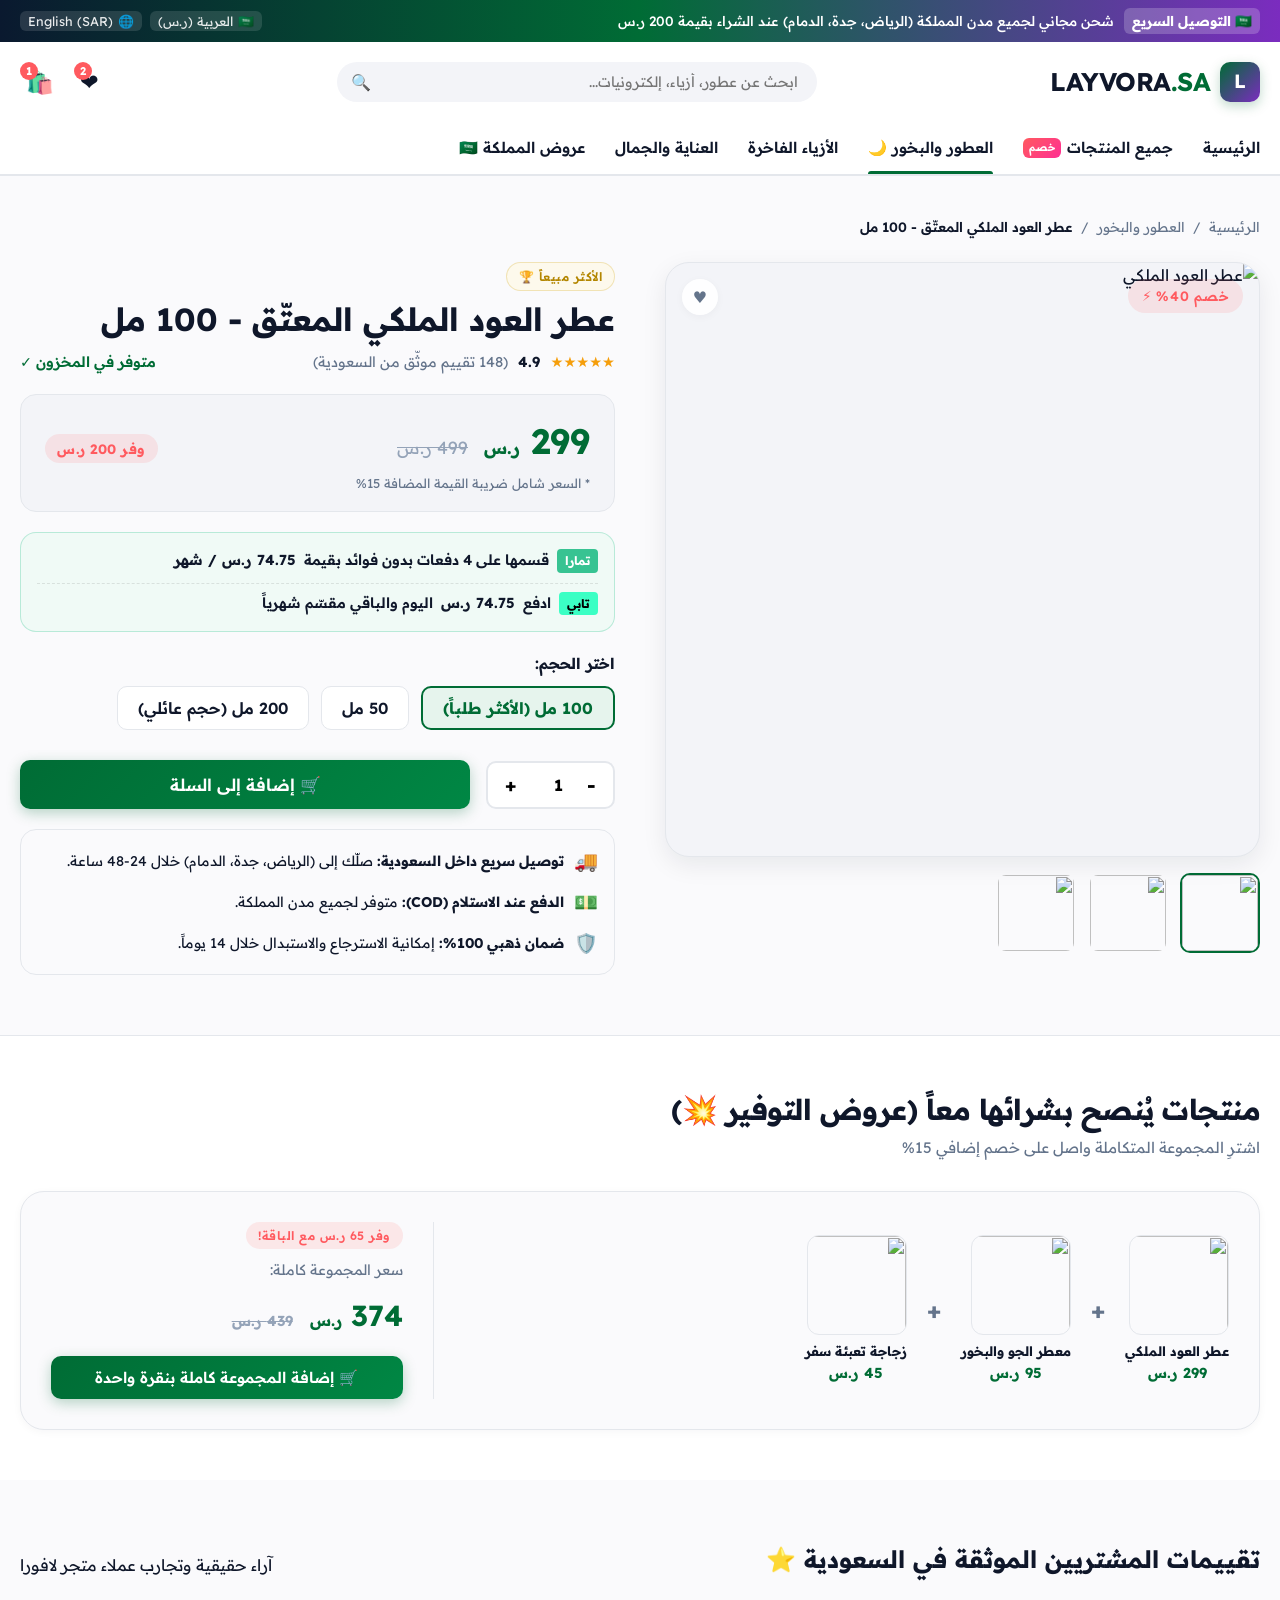
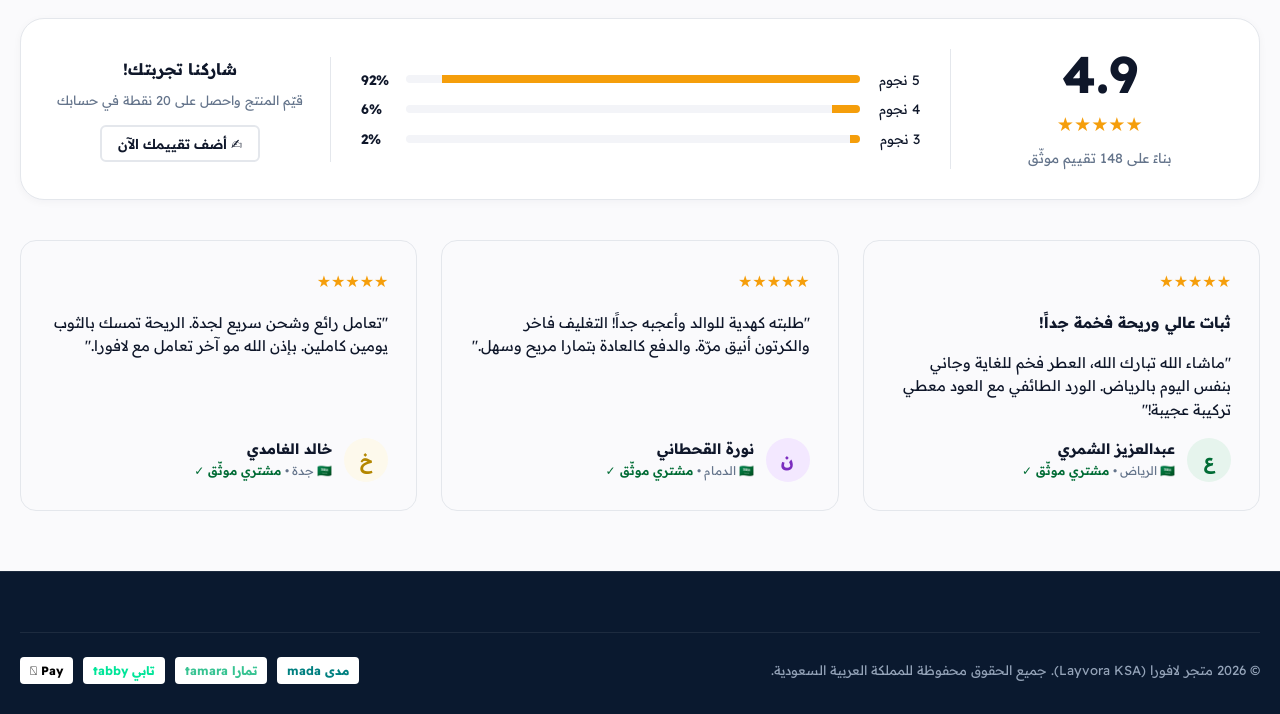
==== product.html @ 83819344 "Build Product Details Page (PDP) with image gallery, Tamara/Tabby BNPL widgets, volume variants, ups" ====
<!DOCTYPE html>
<html lang="ar" dir="rtl">
<head>
  <meta charset="UTF-8">
  <meta name="viewport" content="width=device-width, initial-scale=1.0">
  <title>عطر العود الملكي المعتّق | متجر لافورا السعودي</title>
  
  <!-- CSS Stylesheet -->
  <link rel="stylesheet" href="assets/theme.css">
</head>
<body>

  <!-- Top Announcement Bar -->
  <div class="announcement-bar">
    <div class="container announcement-content">
      <div class="announcement-ticker">
        <span class="highlight">🇸🇦 التوصيل السريع</span>
        <span data-ar="شحن مجاني لجميع مدن المملكة (الرياض، جدة، الدمام) عند الشراء بقيمة 200 ر.س" data-en="Free delivery across KSA on orders over 200 SAR">
          شحن مجاني لجميع مدن المملكة (الرياض، جدة، الدمام) عند الشراء بقيمة 200 ر.س
        </span>
      </div>

      <div class="announcement-meta">
        <div class="lang-currency-selector">
          <button class="selector-btn lang-btn" data-lang="ar">
            🇸🇦 <span class="current-lang-text">العربية (ر.س)</span>
          </button>
          <button class="selector-btn lang-btn" data-lang="en">
            🌐 <span>English (SAR)</span>
          </button>
        </div>
      </div>
    </div>
  </div>

  <!-- Header Navigation -->
  <header class="header">
    <div class="container header-inner">
      <a href="index.html" class="site-logo">
        <div class="site-logo-icon">L</div>
        <span>LAYVORA<span class="highlight">.SA</span></span>
      </a>

      <form class="search-form" onsubmit="event.preventDefault();">
        <div class="search-input-wrap">
          <input type="text" placeholder="ابحث عن عطور، أزياء، إلكترونيات..." class="search-input">
          <button type="submit" class="search-btn">🔍</button>
        </div>
      </form>

      <div class="header-actions">
        <button class="action-item" style="background:none; border:none;">
          <span style="font-size:1.4rem;">❤️</span>
          <span class="action-badge wishlist-badge">2</span>
        </button>

        <button class="action-item cart-drawer-trigger" style="background:none; border:none;">
          <span style="font-size:1.4rem;">🛍️</span>
          <span class="action-badge cart-count-badge">1</span>
        </button>
      </div>
    </div>

    <nav class="nav-bar">
      <div class="container">
        <ul class="nav-list">
          <li><a href="index.html" class="nav-link">الرئيسية</a></li>
          <li><a href="#" class="nav-link">جميع المنتجات <span class="tag-hot">خصم</span></a></li>
          <li><a href="#" class="nav-link active">العطور والبخور 🌙</a></li>
          <li><a href="#" class="nav-link">الأزياء الفاخرة</a></li>
          <li><a href="#" class="nav-link">العناية والجمال</a></li>
          <li><a href="#" class="nav-link">عروض المملكة 🇸🇦</a></li>
        </ul>
      </div>
    </nav>
  </header>

  <!-- Main Product Section -->
  <section class="main-product-section" style="padding: 40px 0 60px;">
    <div class="container">
      
      <!-- Breadcrumb -->
      <div class="breadcrumb" style="font-size: 0.85rem; color: var(--color-text-muted); margin-bottom: 24px; display: flex; align-items: center; gap: 8px;">
        <a href="index.html" style="color: var(--color-text-muted);">الرئيسية</a>
        <span>/</span>
        <a href="#" style="color: var(--color-text-muted);">العطور والبخور</a>
        <span>/</span>
        <span style="color: var(--color-text-main); font-weight: 600;">عطر العود الملكي المعتّق - 100 مل</span>
      </div>

      <!-- Product Layout Grid -->
      <div class="product-layout-grid" style="display: grid; grid-template-columns: 1fr 1fr; gap: 50px; align-items: start;">
        
        <!-- Left Column: Gallery -->
        <div class="product-gallery-wrap">
          <div class="main-image-frame" style="position: relative; border-radius: var(--radius-lg); overflow: hidden; background: var(--color-bg-secondary); border: 1px solid var(--color-border); aspect-ratio: 1; box-shadow: var(--shadow-md);">
            <img id="main-product-img" src="https://images.unsplash.com/photo-1594035910387-fea47794261f?auto=format&fit=crop&w=800&q=80" alt="عطر العود الملكي" style="width: 100%; height: 100%; object-fit: cover; transition: opacity 0.3s ease;">
            
            <span class="badge badge-coral" style="position: absolute; top: 16px; right: 16px; font-size: 0.85rem; padding: 6px 14px;">خصم 40% ⚡</span>
            <button class="wishlist-btn" style="position: absolute; top: 16px; left: 16px;">♥</button>
          </div>

          <!-- Thumbnails Row -->
          <div class="thumbnails-row" style="display: flex; gap: 12px; margin-top: 16px;">
            <div class="thumb-item active" onclick="changeProductImage(this, 'https://images.unsplash.com/photo-1594035910387-fea47794261f?auto=format&fit=crop&w=800&q=80')" style="width: 80px; height: 80px; border-radius: var(--radius-sm); overflow: hidden; border: 2px solid var(--color-primary); cursor: pointer;">
              <img src="https://images.unsplash.com/photo-1594035910387-fea47794261f?auto=format&fit=crop&w=150&q=80" style="width: 100%; height: 100%; object-fit: cover;">
            </div>
            <div class="thumb-item" onclick="changeProductImage(this, 'https://images.unsplash.com/photo-1547887537-6158d64c35b3?auto=format&fit=crop&w=800&q=80')" style="width: 80px; height: 80px; border-radius: var(--radius-sm); overflow: hidden; border: 2px solid transparent; cursor: pointer;">
              <img src="https://images.unsplash.com/photo-1547887537-6158d64c35b3?auto=format&fit=crop&w=150&q=80" style="width: 100%; height: 100%; object-fit: cover;">
            </div>
            <div class="thumb-item" onclick="changeProductImage(this, 'https://images.unsplash.com/photo-1523293182086-7651a899d37f?auto=format&fit=crop&w=800&q=80')" style="width: 80px; height: 80px; border-radius: var(--radius-sm); overflow: hidden; border: 2px solid transparent; cursor: pointer;">
              <img src="https://images.unsplash.com/photo-1523293182086-7651a899d37f?auto=format&fit=crop&w=150&q=80" style="width: 100%; height: 100%; object-fit: cover;">
            </div>
          </div>
        </div>

        <!-- Right Column: Product Details & Purchase Form -->
        <div class="product-info-col" style="display: flex; flex-direction: column; gap: 20px;">
          
          <div>
            <span class="badge badge-gold" style="margin-bottom: 8px;">الأكثر مبيعاً 🏆</span>
            <h1 style="font-size: 2rem; font-weight: 800; color: var(--color-text-main); line-height: 1.3;">
              عطر العود الملكي المعتّق - 100 مل
            </h1>
            <div style="display: flex; align-items: center; gap: 10px; margin-top: 10px; font-size: 0.9rem;">
              <div style="color: #F59E0B;">★★★★★</div>
              <span style="font-weight: 700;">4.9</span>
              <span style="color: var(--color-text-muted);">(148 تقييم موثّق من السعودية)</span>
              <span style="color: var(--color-primary); font-weight: 600; margin-inline-start: auto;">متوفر في المخزون ✓</span>
            </div>
          </div>

          <!-- Price Block -->
          <div style="background: var(--color-bg-secondary); padding: 18px 24px; border-radius: var(--radius-md); border: 1px solid var(--color-border); display: flex; align-items: baseline; justify-content: space-between;">
            <div>
              <span style="font-size: 2.2rem; font-weight: 900; color: var(--color-primary);">299 <span style="font-size: 1.1rem;">ر.س</span></span>
              <span style="font-size: 1.1rem; color: var(--color-text-light); text-decoration: line-through; margin-inline-start: 12px;">499 ر.س</span>
              <div style="font-size: 0.8rem; color: var(--color-text-muted); margin-top: 4px;">* السعر شامل ضريبة القيمة المضافة 15%</div>
            </div>
            <span class="badge badge-coral" style="font-size: 0.85rem; font-weight: 700;">وفر 200 ر.س</span>
          </div>

          <!-- KSA BNPL Widgets: Tamara & Tabby -->
          <div style="border: 1px solid rgba(55, 195, 146, 0.3); background: #F0FAF6; padding: 16px; border-radius: var(--radius-md); display: flex; flex-direction: column; gap: 10px;">
            <div style="display: flex; align-items: center; justify-content: space-between;">
              <div style="display: flex; align-items: center; gap: 8px; font-size: 0.9rem; font-weight: 600;">
                <span style="background: #37C392; color: #fff; font-weight: 800; padding: 2px 8px; border-radius: 4px; font-size: 0.75rem;">تمارا</span>
                قسمها على 4 دفعات بدون فوائد بقيمة <strong>74.75 ر.س / شهر</strong>
              </div>
            </div>
            <div style="display: flex; align-items: center; justify-content: space-between; border-top: 1px dashed rgba(0,0,0,0.1); padding-top: 8px;">
              <div style="display: flex; align-items: center; gap: 8px; font-size: 0.9rem; font-weight: 600;">
                <span style="background: #3BFFC4; color: #000; font-weight: 800; padding: 2px 8px; border-radius: 4px; font-size: 0.75rem;">تابي</span>
                ادفع <strong>74.75 ر.س</strong> اليوم والباقي مقسّم شهرياً
              </div>
            </div>
          </div>

          <!-- Variant Selector -->
          <div style="display: flex; flex-direction: column; gap: 10px;">
            <label style="font-weight: 700; font-size: 0.95rem;">اختر الحجم:</label>
            <div style="display: flex; gap: 12px;">
              <button class="variant-btn active" style="padding: 10px 20px; border-radius: var(--radius-sm); border: 2px solid var(--color-primary); background: var(--color-primary-light); color: var(--color-primary); font-weight: 700; cursor: pointer;">100 مل (الأكثر طلباً)</button>
              <button class="variant-btn" style="padding: 10px 20px; border-radius: var(--radius-sm); border: 1px solid var(--color-border); background: var(--color-bg-surface); color: var(--color-text-main); font-weight: 600; cursor: pointer;">50 مل</button>
              <button class="variant-btn" style="padding: 10px 20px; border-radius: var(--radius-sm); border: 1px solid var(--color-border); background: var(--color-bg-surface); color: var(--color-text-main); font-weight: 600; cursor: pointer;">200 مل (حجم عائلي)</button>
            </div>
          </div>

          <!-- Quantity Selector & Purchase Action -->
          <div style="display: flex; gap: 16px; align-items: center; margin-top: 10px;">
            <div style="display: flex; align-items: center; border: 2px solid var(--color-border); border-radius: var(--radius-sm); background: var(--color-bg-surface); padding: 4px;">
              <button onclick="decrementQty()" style="width: 36px; height: 36px; font-size: 1.2rem; font-weight: 700;">-</button>
              <input type="number" id="product-qty-val" value="1" min="1" style="width: 45px; text-align: center; font-weight: 800; font-size: 1rem;">
              <button onclick="incrementQty()" style="width: 36px; height: 36px; font-size: 1.2rem; font-weight: 700;">+</button>
            </div>

            <button class="btn btn-primary add-to-cart-btn" data-id="101" data-title="عطر العود الملكي المعتّق - 100 مل" data-price="299" data-image="https://images.unsplash.com/photo-1594035910387-fea47794261f?auto=format&fit=crop&w=400&q=80" style="flex: 1; padding: 14px; font-size: 1.05rem;">
              🛒 إضافة إلى السلة
            </button>
          </div>

          <!-- Express KSA Delivery Box -->
          <div style="background: var(--color-bg-main); border: 1px solid var(--color-border); border-radius: var(--radius-md); padding: 16px; display: flex; flex-direction: column; gap: 10px; font-size: 0.88rem;">
            <div style="display: flex; align-items: center; gap: 10px;">
              <span style="font-size: 1.2rem;">🚚</span>
              <div>
                <strong>توصيل سريع داخل السعودية:</strong> صلّك إلى (الرياض، جدة، الدمام) خلال 24-48 ساعة.
              </div>
            </div>
            <div style="display: flex; align-items: center; gap: 10px;">
              <span style="font-size: 1.2rem;">💵</span>
              <div>
                <strong>الدفع عند الاستلام (COD):</strong> متوفر لجميع مدن المملكة.
              </div>
            </div>
            <div style="display: flex; align-items: center; gap: 10px;">
              <span style="font-size: 1.2rem;">🛡️</span>
              <div>
                <strong>ضمان ذهبي 100%:</strong> إمكانية الاسترجاع والاستبدال خلال 14 يوماً.
              </div>
            </div>
          </div>

        </div>

      </div>

    </div>
  </section>

  <!-- Product Recommendations Upsell Bundle -->
  <section class="product-recommendations-section" style="padding: 50px 0; background: var(--color-bg-surface); border-top: 1px solid var(--color-border);">
    <div class="container">
      
      <div class="section-header" style="margin-bottom: 30px;">
        <div class="section-title-wrap">
          <h2>منتجات يُنصح بشرائها معاً (عروض التوفير 💥)</h2>
          <p>اشترِ المجموعة المتكاملة واصل على خصم إضافي 15%</p>
        </div>
      </div>

      <div style="background: var(--color-bg-main); border: 1px solid var(--color-border); border-radius: var(--radius-lg); padding: 30px; display: grid; grid-template-columns: 2fr 1fr; gap: 30px; align-items: center; box-shadow: var(--shadow-sm);">
        <div style="display: flex; align-items: center; gap: 20px; flex-wrap: wrap;">
          <div style="text-align: center; max-width: 140px;">
            <img src="https://images.unsplash.com/photo-1594035910387-fea47794261f?auto=format&fit=crop&w=200&q=80" style="width: 100px; height: 100px; object-fit: cover; border-radius: 12px; border: 1px solid var(--color-border);">
            <div style="font-size: 0.82rem; font-weight: 700; margin-top: 6px;">عطر العود الملكي</div>
            <div style="color: var(--color-primary); font-weight: 800; font-size: 0.9rem;">299 ر.س</div>
          </div>

          <span style="font-size: 1.5rem; font-weight: 900; color: var(--color-text-muted);">+</span>

          <div style="text-align: center; max-width: 140px;">
            <img src="https://images.unsplash.com/photo-1547887537-6158d64c35b3?auto=format&fit=crop&w=200&q=80" style="width: 100px; height: 100px; object-fit: cover; border-radius: 12px; border: 1px solid var(--color-border);">
            <div style="font-size: 0.82rem; font-weight: 700; margin-top: 6px;">معطر الجو والبخور</div>
            <div style="color: var(--color-primary); font-weight: 800; font-size: 0.9rem;">95 ر.س</div>
          </div>

          <span style="font-size: 1.5rem; font-weight: 900; color: var(--color-text-muted);">+</span>

          <div style="text-align: center; max-width: 140px;">
            <img src="https://images.unsplash.com/photo-1523293182086-7651a899d37f?auto=format&fit=crop&w=200&q=80" style="width: 100px; height: 100px; object-fit: cover; border-radius: 12px; border: 1px solid var(--color-border);">
            <div style="font-size: 0.82rem; font-weight: 700; margin-top: 6px;">زجاجة تعبئة سفر</div>
            <div style="color: var(--color-primary); font-weight: 800; font-size: 0.9rem;">45 ر.س</div>
          </div>
        </div>

        <div style="border-inline-start: 1px solid var(--color-border); padding-inline-start: 30px; display: flex; flex-direction: column; gap: 10px;">
          <span class="badge badge-coral" style="align-self: flex-start;">وفر 65 ر.س مع الباقة!</span>
          <div style="font-size: 0.9rem; color: var(--color-text-muted);">سعر المجموعة كاملة:</div>
          <div style="font-size: 1.8rem; font-weight: 900; color: var(--color-primary);">
            374 <span style="font-size: 1rem;">ر.س</span>
            <span style="font-size: 0.9rem; color: var(--color-text-light); text-decoration: line-through; margin-inline-start: 8px;">439 ر.س</span>
          </div>
          <button class="btn btn-primary" style="width: 100%; margin-top: 8px;" onclick="alert('تمت إضافة المجموعة كاملة بالسلة!')">
            🛒 إضافة المجموعة كاملة بنقرة واحدة
          </button>
        </div>
      </div>

    </div>
  </section>

  <!-- Product Reviews -->
  <section class="product-reviews-section" style="padding: 60px 0;">
    <div class="container">
      
      <div class="section-header" style="margin-bottom: 40px;">
        <h2>تقييمات المشتريين الموثقة في السعودية ⭐</h2>
        <p>آراء حقيقية وتجارب عملاء متجر لافورا</p>
      </div>

      <div style="background: var(--color-bg-surface); border: 1px solid var(--color-border); border-radius: var(--radius-lg); padding: 30px; display: grid; grid-template-columns: 1fr 2fr 1fr; gap: 30px; align-items: center; box-shadow: var(--shadow-sm); margin-bottom: 40px;">
        <div style="text-align: center; border-inline-end: 1px solid var(--color-border); padding-inline-end: 20px;">
          <div style="font-size: 3.2rem; font-weight: 900; color: var(--color-text-main); line-height: 1;">4.9</div>
          <div style="color: #F59E0B; font-size: 1.2rem; margin: 8px 0;">★★★★★</div>
          <div style="font-size: 0.85rem; color: var(--color-text-muted);">بناءً على 148 تقييم موثّق</div>
        </div>

        <div style="display: flex; flex-direction: column; gap: 8px;">
          <div style="display: flex; align-items: center; gap: 10px; font-size: 0.85rem;">
            <span style="width: 50px;">5 نجوم</span>
            <div style="flex: 1; height: 8px; background: var(--color-bg-secondary); border-radius: 4px; overflow: hidden;">
              <div style="width: 92%; height: 100%; background: #F59E0B;"></div>
            </div>
            <span style="width: 35px; text-align: left; font-weight: 700;">92%</span>
          </div>
          <div style="display: flex; align-items: center; gap: 10px; font-size: 0.85rem;">
            <span style="width: 50px;">4 نجوم</span>
            <div style="flex: 1; height: 8px; background: var(--color-bg-secondary); border-radius: 4px; overflow: hidden;">
              <div style="width: 6%; height: 100%; background: #F59E0B;"></div>
            </div>
            <span style="width: 35px; text-align: left; font-weight: 700;">6%</span>
          </div>
          <div style="display: flex; align-items: center; gap: 10px; font-size: 0.85rem;">
            <span style="width: 50px;">3 نجوم</span>
            <div style="flex: 1; height: 8px; background: var(--color-bg-secondary); border-radius: 4px; overflow: hidden;">
              <div style="width: 2%; height: 100%; background: #F59E0B;"></div>
            </div>
            <span style="width: 35px; text-align: left; font-weight: 700;">2%</span>
          </div>
        </div>

        <div style="text-align: center; border-inline-start: 1px solid var(--color-border); padding-inline-start: 20px;">
          <h4 style="font-weight: 700; margin-bottom: 8px;">شاركنا تجربتك!</h4>
          <p style="font-size: 0.8rem; color: var(--color-text-muted); margin-bottom: 14px;">قيّم المنتج واحصل على 20 نقطة في حسابك</p>
          <button class="btn btn-outline btn-sm" onclick="alert('شكراً لك! يمكنك كتابة تقييمك بعد استلام المنتج.')">
            ✍️ أضف تقييمك الآن
          </button>
        </div>
      </div>

      <div style="display: grid; grid-template-columns: repeat(3, 1fr); gap: 24px;">
        <div class="testimonial-card">
          <div class="testimonial-rating">★★★★★</div>
          <h4 style="font-size: 0.95rem; font-weight: 700;">ثبات عالي وريحة فخمة جداً!</h4>
          <p class="testimonial-text">
            "ماشاء الله تبارك الله، العطر فخم للغاية وجاني بنفس اليوم بالرياض. الورد الطائفي مع العود معطي تركيبة عجيبة!"
          </p>
          <div class="testimonial-author">
            <div class="author-avatar">ع</div>
            <div class="author-info">
              <div class="name">عبدالعزيز الشمري</div>
              <div class="location">🇸🇦 الرياض • <span class="verified">مشتري موثّق ✓</span></div>
            </div>
          </div>
        </div>

        <div class="testimonial-card">
          <div class="testimonial-rating">★★★★★</div>
          <p class="testimonial-text">
            "طلبته كهدية للوالد وأعجبه جداً! التغليف فاخر والكرتون أنيق مرّة. والدفع كالعادة بتمارا مريح وسهل."
          </p>
          <div class="testimonial-author">
            <div class="author-avatar" style="background: var(--color-accent-light); color: var(--color-accent);">ن</div>
            <div class="author-info">
              <div class="name">نورة القحطاني</div>
              <div class="location">🇸🇦 الدمام • <span class="verified">مشتري موثّق ✓</span></div>
            </div>
          </div>
        </div>

        <div class="testimonial-card">
          <div class="testimonial-rating">★★★★★</div>
          <p class="testimonial-text">
            "تعامل رائع وشحن سريع لجدة. الريحة تمسك بالثوب يومين كاملين. بإذن الله مو آخر تعامل مع لافورا."
          </p>
          <div class="testimonial-author">
            <div class="author-avatar" style="background: var(--color-gold-light); color: #B38600;">خ</div>
            <div class="author-info">
              <div class="name">خالد الغامدي</div>
              <div class="location">🇸🇦 جدة • <span class="verified">مشتري موثّق ✓</span></div>
            </div>
          </div>
        </div>
      </div>

    </div>
  </section>

  <!-- Footer -->
  <footer class="footer">
    <div class="container">
      <div class="footer-bottom">
        <div>© 2026 متجر لافورا (Layvora KSA). جميع الحقوق محفوظة للمملكة العربية السعودية.</div>
        <div class="payment-icons-row">
          <span class="payment-icon-tag mada">مدى mada</span>
          <span class="payment-icon-tag tamara">تمارا tamara</span>
          <span class="payment-icon-tag tabby">تابي tabby</span>
          <span class="payment-icon-tag applepay"> Pay</span>
        </div>
      </div>
    </div>
  </footer>

  <!-- Slide-out Cart Drawer -->
  <div class="cart-drawer-overlay">
    <div class="cart-drawer">
      <div class="cart-drawer-header">
        <h3>🛍️ السلة (<span class="cart-count-badge">0</span>)</h3>
        <button class="close-drawer-btn">✕</button>
      </div>
      <div class="free-shipping-progress">
        <span class="free-shipping-text">أضف منتجات للحصول على شحن مجاني داخل المملكة!</span>
        <div class="progress-bar-track">
          <div class="progress-bar-fill"></div>
        </div>
      </div>
      <div class="cart-drawer-items"></div>
      <div class="cart-drawer-footer">
        <div class="subtotal-row">
          <span>المجموع الكلي:</span>
          <span class="cart-subtotal-val" style="color:var(--color-primary);">0.00 ر.س</span>
        </div>
        <button class="btn btn-primary" style="width:100%;" onclick="alert('جاري الانتقال للدفع!')">
          🔒 إتمام الطلب الآن
        </button>
      </div>
    </div>
  </div>

  <script src="assets/theme.js"></script>
  <script>
  function changeProductImage(thumb, src) {
    document.querySelectorAll('.thumb-item').forEach(el => el.style.borderColor = 'transparent');
    thumb.style.borderColor = 'var(--color-primary)';
    const mainImg = document.getElementById('main-product-img');
    if (mainImg) {
      mainImg.style.opacity = '0.3';
      setTimeout(() => {
        mainImg.src = src;
        mainImg.style.opacity = '1';
      }, 150);
    }
  }

  function incrementQty() {
    const el = document.getElementById('product-qty-val');
    if (el) el.value = parseInt(el.value || '1') + 1;
  }

  function decrementQty() {
    const el = document.getElementById('product-qty-val');
    if (el && parseInt(el.value || '1') > 1) el.value = parseInt(el.value) - 1;
  }
  </script>
</body>
</html>
---- assets/theme.css ----
/* -------------------------------------------------------------------------- */
/* LAYVORA SHOPIFY THEME - KSA (SAUDI ARABIA) EDITION                        */
/* Clean, Colorful, Modern & RTL/LTR Bi-directional Design System            */
/* -------------------------------------------------------------------------- */

@import url('https://fonts.googleapis.com/css2?family=Cairo:wght@300;400;500;600;700;800&family=Inter:wght@300;400;500;600;700;800&family=Readex+Pro:wght@300;400;500;600;700&display=swap');

:root {
  /* Color Palette - Modern Saudi Vibrant & Premium Palette */
  --color-primary: #006C35;       /* Saudi Emerald Green */
  --color-primary-hover: #005429;
  --color-primary-light: #E6F4ED;
  --color-accent: #7B2CBF;        /* Vibrant Royal Violet */
  --color-accent-hover: #5A189A;
  --color-accent-light: #F3E8FF;
  --color-gold: #D4AF37;          /* Sand Gold Accent */
  --color-gold-light: #FDF9EC;
  --color-coral: #FF5A5F;         /* Flash Deal Pink-Coral */
  
  --color-bg-main: #FAFAFC;
  --color-bg-surface: #FFFFFF;
  --color-bg-secondary: #F3F4F8;
  --color-border: #E4E7EC;
  --color-border-hover: #CBD5E1;
  
  --color-text-main: #0F172A;
  --color-text-muted: #64748B;
  --color-text-light: #94A3B8;
  --color-white: #FFFFFF;
  
  /* Fonts */
  --font-arabic: 'Readex Pro', 'Cairo', system-ui, -apple-system, sans-serif;
  --font-latin: 'Inter', system-ui, -apple-system, sans-serif;
  --font-family: var(--font-arabic);
  
  /* Radii & Shadows */
  --radius-xs: 6px;
  --radius-sm: 10px;
  --radius-md: 16px;
  --radius-lg: 24px;
  --radius-full: 9999px;
  
  --shadow-sm: 0 2px 8px rgba(15, 23, 42, 0.04);
  --shadow-md: 0 8px 24px rgba(15, 23, 42, 0.08);
  --shadow-lg: 0 16px 40px rgba(15, 23, 42, 0.12);
  --shadow-glow: 0 0 25px rgba(0, 108, 53, 0.2);
  --shadow-accent-glow: 0 0 25px rgba(123, 44, 191, 0.2);
  
  /* Transitions */
  --transition-fast: 0.18s cubic-bezier(0.4, 0, 0.2, 1);
  --transition-normal: 0.3s cubic-bezier(0.4, 0, 0.2, 1);
  --transition-bounce: 0.4s cubic-bezier(0.34, 1.56, 0.64, 1);

  --header-height: 80px;
}

/* RTL / LTR Directional Helpers */
[dir="rtl"] {
  --font-family: var(--font-arabic);
  text-align: right;
}

[dir="ltr"] {
  --font-family: var(--font-latin);
  text-align: left;
}

/* CSS Reset & Base */
*, *::before, *::after {
  box-sizing: border-box;
  margin: 0;
  padding: 0;
}

html {
  font-size: 16px;
  scroll-behavior: smooth;
  -webkit-tap-highlight-color: transparent;
}

body {
  font-family: var(--font-family);
  background-color: var(--color-bg-main);
  color: var(--color-text-main);
  line-height: 1.6;
  overflow-x: hidden;
}

a {
  color: inherit;
  text-decoration: none;
  transition: color var(--transition-fast);
}

button, input, select, textarea {
  font-family: inherit;
  font-size: inherit;
  outline: none;
  border: none;
  background: none;
}

button {
  cursor: pointer;
}

img {
  max-width: 100%;
  height: auto;
  display: block;
}

ul, ol {
  list-style: none;
}

/* Layout Container */
.container {
  width: 100%;
  max-width: 1320px;
  margin-left: auto;
  margin-right: auto;
  padding-left: 20px;
  padding-right: 20px;
}

/* Badges */
.badge {
  display: inline-flex;
  align-items: center;
  gap: 6px;
  padding: 4px 12px;
  border-radius: var(--radius-full);
  font-size: 0.75rem;
  font-weight: 600;
  text-transform: uppercase;
  letter-spacing: 0.5px;
}

.badge-primary {
  background-color: var(--color-primary-light);
  color: var(--color-primary);
}

.badge-accent {
  background-color: var(--color-accent-light);
  color: var(--color-accent);
}

.badge-coral {
  background-color: rgba(255, 90, 95, 0.12);
  color: var(--color-coral);
}

.badge-gold {
  background-color: var(--color-gold-light);
  color: #B38600;
  border: 1px solid rgba(212, 175, 55, 0.3);
}

/* Buttons */
.btn {
  display: inline-flex;
  align-items: center;
  justify-content: center;
  gap: 10px;
  padding: 12px 28px;
  border-radius: var(--radius-sm);
  font-weight: 600;
  font-size: 0.95rem;
  transition: all var(--transition-normal);
  white-space: nowrap;
  position: relative;
  overflow: hidden;
}

.btn-primary {
  background: linear-gradient(135deg, var(--color-primary) 0%, #008744 100%);
  color: var(--color-white);
  box-shadow: 0 4px 14px rgba(0, 108, 53, 0.28);
}

.btn-primary:hover {
  transform: translateY(-2px);
  box-shadow: 0 8px 22px rgba(0, 108, 53, 0.4);
}

.btn-accent {
  background: linear-gradient(135deg, var(--color-accent) 0%, #9D4EDD 100%);
  color: var(--color-white);
  box-shadow: 0 4px 14px rgba(123, 44, 191, 0.28);
}

.btn-accent:hover {
  transform: translateY(-2px);
  box-shadow: 0 8px 22px rgba(123, 44, 191, 0.4);
}

.btn-outline {
  border: 2px solid var(--color-border);
  color: var(--color-text-main);
  background: var(--color-bg-surface);
}

.btn-outline:hover {
  border-color: var(--color-primary);
  color: var(--color-primary);
  background: var(--color-primary-light);
}

.btn-sm {
  padding: 8px 16px;
  font-size: 0.85rem;
  border-radius: var(--radius-xs);
}

.btn-icon {
  width: 42px;
  height: 42px;
  padding: 0;
  border-radius: var(--radius-full);
}

/* Top Announcement Bar */
.announcement-bar {
  background: linear-gradient(90deg, #0A192F 0%, #006C35 50%, #7B2CBF 100%);
  color: var(--color-white);
  padding: 8px 0;
  font-size: 0.85rem;
  font-weight: 500;
  position: relative;
  z-index: 100;
}

.announcement-content {
  display: flex;
  justify-content: space-between;
  align-items: center;
  gap: 15px;
}

.announcement-ticker {
  display: flex;
  align-items: center;
  gap: 10px;
}

.announcement-ticker span.highlight {
  background: rgba(255, 255, 255, 0.2);
  padding: 2px 8px;
  border-radius: var(--radius-xs);
  font-weight: 700;
}

.announcement-meta {
  display: flex;
  align-items: center;
  gap: 18px;
}

.lang-currency-selector {
  display: flex;
  align-items: center;
  gap: 8px;
}

.selector-btn {
  color: rgba(255, 255, 255, 0.9);
  padding: 2px 8px;
  border-radius: var(--radius-xs);
  font-size: 0.8rem;
  display: flex;
  align-items: center;
  gap: 5px;
  cursor: pointer;
  background: rgba(255, 255, 255, 0.12);
  transition: background var(--transition-fast);
}

.selector-btn:hover {
  background: rgba(255, 255, 255, 0.25);
}

/* Header & Navigation */
.header {
  position: sticky;
  top: 0;
  z-index: 90;
  background: rgba(255, 255, 255, 0.92);
  backdrop-filter: blur(16px);
  -webkit-backdrop-filter: blur(16px);
  border-bottom: 1px solid var(--color-border);
  transition: all var(--transition-normal);
}

.header-inner {
  display: flex;
  align-items: center;
  justify-content: space-between;
  height: var(--header-height);
  gap: 20px;
}

/* Store Logo */
.site-logo {
  display: flex;
  align-items: center;
  gap: 10px;
  font-size: 1.6rem;
  font-weight: 800;
  color: var(--color-text-main);
  letter-spacing: -0.5px;
}

.site-logo-icon {
  width: 40px;
  height: 40px;
  background: linear-gradient(135deg, var(--color-primary) 0%, var(--color-accent) 100%);
  border-radius: var(--radius-sm);
  display: flex;
  align-items: center;
  justify-content: center;
  color: var(--color-white);
  font-weight: 900;
  font-size: 1.2rem;
  box-shadow: 0 4px 12px rgba(0, 108, 53, 0.25);
}

.site-logo span.highlight {
  color: var(--color-primary);
}

/* Search Bar */
.search-form {
  flex: 1;
  max-width: 480px;
  position: relative;
}

.search-input-wrap {
  position: relative;
  display: flex;
  align-items: center;
}

.search-input {
  width: 100%;
  padding: 10px 18px;
  border-radius: var(--radius-full);
  background: var(--color-bg-secondary);
  border: 1px solid transparent;
  font-size: 0.9rem;
  transition: all var(--transition-normal);
}

[dir="rtl"] .search-input {
  padding-left: 45px;
}

[dir="ltr"] .search-input {
  padding-right: 45px;
}

.search-input:focus {
  background: var(--color-bg-surface);
  border-color: var(--color-primary);
  box-shadow: 0 0 0 4px rgba(0, 108, 53, 0.1);
}

.search-btn {
  position: absolute;
  top: 50%;
  transform: translateY(-50%);
  color: var(--color-text-muted);
  width: 36px;
  height: 36px;
  display: flex;
  align-items: center;
  justify-content: center;
  border-radius: var(--radius-full);
}

[dir="rtl"] .search-btn {
  left: 6px;
}

[dir="ltr"] .search-btn {
  right: 6px;
}

.search-btn:hover {
  color: var(--color-primary);
}

/* Header Actions */
.header-actions {
  display: flex;
  align-items: center;
  gap: 14px;
}

.action-item {
  display: flex;
  flex-direction: column;
  align-items: center;
  justify-content: center;
  position: relative;
  color: var(--color-text-main);
  padding: 6px;
  border-radius: var(--radius-sm);
  transition: background var(--transition-fast);
}

.action-item:hover {
  background: var(--color-bg-secondary);
  color: var(--color-primary);
}

.action-badge {
  position: absolute;
  top: 0;
  background: var(--color-coral);
  color: var(--color-white);
  font-size: 0.7rem;
  font-weight: 700;
  width: 18px;
  height: 18px;
  border-radius: var(--radius-full);
  display: flex;
  align-items: center;
  justify-content: center;
}

[dir="rtl"] .action-badge {
  left: 0;
}

[dir="ltr"] .action-badge {
  right: 0;
}

/* Main Navigation Bar */
.nav-bar {
  background: var(--color-bg-surface);
  border-bottom: 1px solid var(--color-border);
}

.nav-list {
  display: flex;
  align-items: center;
  gap: 30px;
}

.nav-link {
  display: flex;
  align-items: center;
  gap: 6px;
  padding: 14px 0;
  font-weight: 600;
  font-size: 0.95rem;
  color: var(--color-text-main);
  position: relative;
}

.nav-link::after {
  content: '';
  position: absolute;
  bottom: 0;
  left: 0;
  width: 0;
  height: 3px;
  background: var(--color-primary);
  border-radius: 3px 3px 0 0;
  transition: width var(--transition-normal);
}

.nav-link:hover {
  color: var(--color-primary);
}

.nav-link:hover::after, .nav-link.active::after {
  width: 100%;
}

.nav-link .tag-hot {
  background: linear-gradient(135deg, #FF5A5F 0%, #FF2E93 100%);
  color: var(--color-white);
  font-size: 0.65rem;
  padding: 2px 6px;
  border-radius: var(--radius-xs);
  font-weight: 700;
}

/* KSA Features / Trust Highlight Bar */
.ksa-trust-bar {
  background: var(--color-bg-surface);
  padding: 22px 0;
  border-bottom: 1px solid var(--color-border);
  box-shadow: var(--shadow-sm);
}

.trust-grid {
  display: grid;
  grid-template-columns: repeat(4, 1fr);
  gap: 20px;
}

.trust-card {
  display: flex;
  align-items: center;
  gap: 16px;
  padding: 12px 16px;
  border-radius: var(--radius-sm);
  background: var(--color-bg-main);
  border: 1px solid rgba(228, 231, 236, 0.6);
  transition: all var(--transition-normal);
}

.trust-card:hover {
  transform: translateY(-2px);
  box-shadow: var(--shadow-md);
  border-color: var(--color-primary-light);
  background: var(--color-bg-surface);
}

.trust-icon {
  width: 46px;
  height: 46px;
  border-radius: var(--radius-sm);
  background: var(--color-primary-light);
  color: var(--color-primary);
  display: flex;
  align-items: center;
  justify-content: center;
  font-size: 1.4rem;
  flex-shrink: 0;
}

.trust-card:nth-child(2) .trust-icon {
  background: var(--color-accent-light);
  color: var(--color-accent);
}

.trust-card:nth-child(3) .trust-icon {
  background: var(--color-gold-light);
  color: #B38600;
}

.trust-card:nth-child(4) .trust-icon {
  background: rgba(255, 90, 95, 0.1);
  color: var(--color-coral);
}

.trust-info h4 {
  font-size: 0.95rem;
  font-weight: 700;
  color: var(--color-text-main);
}

.trust-info p {
  font-size: 0.8rem;
  color: var(--color-text-muted);
  margin-top: 2px;
}

/* Hero Section */
.hero-section {
  position: relative;
  padding: 40px 0;
  overflow: hidden;
}

.hero-grid {
  display: grid;
  grid-template-columns: 1fr 1fr;
  gap: 40px;
  align-items: center;
}

.hero-banner-card {
  background: linear-gradient(135deg, #0A192F 0%, #004D25 50%, #006C35 100%);
  border-radius: var(--radius-lg);
  padding: 50px;
  color: var(--color-white);
  position: relative;
  overflow: hidden;
  box-shadow: var(--shadow-lg);
}

.hero-banner-card::before {
  content: '';
  position: absolute;
  top: -50%;
  right: -20%;
  width: 350px;
  height: 350px;
  border-radius: var(--radius-full);
  background: radial-gradient(circle, rgba(123, 44, 191, 0.35) 0%, rgba(0,0,0,0) 70%);
  pointer-events: none;
}

.hero-content {
  position: relative;
  z-index: 2;
  max-width: 540px;
}

.hero-subtitle {
  display: inline-flex;
  align-items: center;
  gap: 8px;
  background: rgba(255, 255, 255, 0.15);
  backdrop-filter: blur(8px);
  padding: 6px 16px;
  border-radius: var(--radius-full);
  font-size: 0.85rem;
  font-weight: 600;
  margin-bottom: 20px;
  border: 1px solid rgba(255, 255, 255, 0.2);
}

.hero-title {
  font-size: 2.6rem;
  font-weight: 800;
  line-height: 1.25;
  margin-bottom: 16px;
  letter-spacing: -0.5px;
}

.hero-title span.highlight {
  background: linear-gradient(135deg, #FFD700 0%, #FFA500 100%);
  -webkit-background-clip: text;
  -webkit-text-fill-color: transparent;
}

.hero-desc {
  font-size: 1.05rem;
  color: rgba(255, 255, 255, 0.85);
  margin-bottom: 30px;
  line-height: 1.6;
}

.hero-cta {
  display: flex;
  align-items: center;
  gap: 16px;
  flex-wrap: wrap;
}

.hero-visual {
  position: relative;
}

.hero-image-wrap {
  position: relative;
  border-radius: var(--radius-lg);
  overflow: hidden;
  box-shadow: var(--shadow-lg);
  border: 4px solid var(--color-bg-surface);
}

.hero-image {
  width: 100%;
  height: 480px;
  object-fit: cover;
  transition: transform 0.6s ease;
}

.hero-visual:hover .hero-image {
  transform: scale(1.03);
}

.floating-card {
  position: absolute;
  background: rgba(255, 255, 255, 0.95);
  backdrop-filter: blur(12px);
  border-radius: var(--radius-md);
  padding: 14px 20px;
  box-shadow: var(--shadow-md);
  display: flex;
  align-items: center;
  gap: 12px;
  border: 1px solid rgba(255, 255, 255, 0.8);
  z-index: 10;
  animation: float 4s ease-in-out infinite;
}

.floating-card-1 {
  bottom: 20px;
  left: -20px;
}

.floating-card-2 {
  top: 30px;
  right: -20px;
  animation-delay: 2s;
}

@keyframes float {
  0%, 100% { transform: translateY(0); }
  50% { transform: translateY(-8px); }
}

.floating-icon {
  width: 40px;
  height: 40px;
  border-radius: var(--radius-full);
  background: var(--color-primary-light);
  color: var(--color-primary);
  display: flex;
  align-items: center;
  justify-content: center;
  font-size: 1.2rem;
}

.floating-text .title {
  font-weight: 700;
  font-size: 0.9rem;
  color: var(--color-text-main);
}

.floating-text .sub {
  font-size: 0.75rem;
  color: var(--color-text-muted);
}

/* Category Grid Section */
.categories-section {
  padding: 50px 0;
}

.section-header {
  display: flex;
  align-items: flex-end;
  justify-content: space-between;
  margin-bottom: 30px;
}

.section-title-wrap h2 {
  font-size: 1.8rem;
  font-weight: 800;
  color: var(--color-text-main);
  letter-spacing: -0.5px;
}

.section-title-wrap p {
  font-size: 0.95rem;
  color: var(--color-text-muted);
  margin-top: 4px;
}

.categories-grid {
  display: grid;
  grid-template-columns: repeat(6, 1fr);
  gap: 18px;
}

.category-card {
  background: var(--color-bg-surface);
  border-radius: var(--radius-md);
  padding: 20px 14px;
  text-align: center;
  border: 1px solid var(--color-border);
  transition: all var(--transition-normal);
  display: flex;
  flex-direction: column;
  align-items: center;
  gap: 12px;
  cursor: pointer;
  position: relative;
  overflow: hidden;
}

.category-card::after {
  content: '';
  position: absolute;
  top: 0;
  left: 0;
  right: 0;
  height: 4px;
  background: linear-gradient(90deg, var(--color-primary), var(--color-accent));
  opacity: 0;
  transition: opacity var(--transition-fast);
}

.category-card:hover {
  transform: translateY(-4px);
  box-shadow: var(--shadow-md);
  border-color: transparent;
}

.category-card:hover::after {
  opacity: 1;
}

.category-thumb {
  width: 76px;
  height: 76px;
  border-radius: var(--radius-full);
  background: var(--color-bg-secondary);
  display: flex;
  align-items: center;
  justify-content: center;
  padding: 8px;
  transition: transform var(--transition-bounce);
}

.category-card:hover .category-thumb {
  transform: scale(1.1);
  background: var(--color-primary-light);
}

.category-thumb img {
  width: 100%;
  height: 100%;
  object-fit: contain;
}

.category-name {
  font-weight: 700;
  font-size: 0.9rem;
  color: var(--color-text-main);
}

.category-count {
  font-size: 0.75rem;
  color: var(--color-text-muted);
}

/* Flash Deals Section */
.flash-deals-section {
  padding: 50px 0;
  background: linear-gradient(135deg, #FFF5F5 0%, #FFF0F6 100%);
  border-top: 1px solid #FFE3E3;
  border-bottom: 1px solid #FFE3E3;
  position: relative;
}

.flash-header {
  display: flex;
  align-items: center;
  justify-content: space-between;
  margin-bottom: 30px;
}

.countdown-box {
  display: flex;
  align-items: center;
  gap: 8px;
  background: var(--color-bg-surface);
  padding: 8px 16px;
  border-radius: var(--radius-full);
  box-shadow: var(--shadow-sm);
  border: 1px solid var(--color-coral);
}

.timer-unit {
  display: inline-flex;
  align-items: center;
  justify-content: center;
  background: var(--color-coral);
  color: var(--color-white);
  font-weight: 800;
  font-size: 0.9rem;
  width: 28px;
  height: 28px;
  border-radius: var(--radius-xs);
}

.timer-colon {
  font-weight: 800;
  color: var(--color-coral);
}

/* Product Cards & Grid */
.products-grid {
  display: grid;
  grid-template-columns: repeat(4, 1fr);
  gap: 22px;
}

.product-card {
  background: var(--color-bg-surface);
  border-radius: var(--radius-md);
  border: 1px solid var(--color-border);
  overflow: hidden;
  transition: all var(--transition-normal);
  display: flex;
  flex-direction: column;
  position: relative;
}

.product-card:hover {
  transform: translateY(-4px);
  box-shadow: var(--shadow-md);
  border-color: var(--color-border-hover);
}

.product-badge-stack {
  position: absolute;
  top: 12px;
  z-index: 5;
  display: flex;
  flex-direction: column;
  gap: 6px;
}

[dir="rtl"] .product-badge-stack {
  right: 12px;
}

[dir="ltr"] .product-badge-stack {
  left: 12px;
}

.product-media {
  position: relative;
  width: 100%;
  aspect-ratio: 1 / 1;
  background: var(--color-bg-secondary);
  overflow: hidden;
}

.product-image {
  width: 100%;
  height: 100%;
  object-fit: cover;
  transition: transform 0.5s ease;
}

.product-card:hover .product-image {
  transform: scale(1.06);
}

.wishlist-btn {
  position: absolute;
  top: 12px;
  width: 36px;
  height: 36px;
  border-radius: var(--radius-full);
  background: rgba(255, 255, 255, 0.9);
  backdrop-filter: blur(4px);
  display: flex;
  align-items: center;
  justify-content: center;
  color: var(--color-text-muted);
  box-shadow: var(--shadow-sm);
  transition: all var(--transition-fast);
  z-index: 5;
}

[dir="rtl"] .wishlist-btn {
  left: 12px;
}

[dir="ltr"] .wishlist-btn {
  right: 12px;
}

.wishlist-btn:hover, .wishlist-btn.active {
  color: var(--color-coral);
  background: var(--color-white);
  transform: scale(1.1);
}

.product-quick-actions {
  position: absolute;
  bottom: -45px;
  left: 12px;
  right: 12px;
  display: flex;
  gap: 8px;
  transition: bottom var(--transition-normal);
  z-index: 5;
}

.product-card:hover .product-quick-actions {
  bottom: 12px;
}

.quick-view-btn {
  flex: 1;
  background: rgba(15, 23, 42, 0.88);
  color: var(--color-white);
  backdrop-filter: blur(8px);
  padding: 8px 12px;
  border-radius: var(--radius-xs);
  font-size: 0.82rem;
  font-weight: 600;
  display: flex;
  align-items: center;
  justify-content: center;
  gap: 6px;
}

.quick-view-btn:hover {
  background: var(--color-primary);
}

.product-details {
  padding: 16px;
  display: flex;
  flex-direction: column;
  flex: 1;
}

.product-category {
  font-size: 0.75rem;
  color: var(--color-text-muted);
  text-transform: uppercase;
  letter-spacing: 0.5px;
  font-weight: 600;
  margin-bottom: 4px;
}

.product-title {
  font-size: 0.95rem;
  font-weight: 700;
  color: var(--color-text-main);
  line-height: 1.4;
  margin-bottom: 8px;
  display: -webkit-box;
  -webkit-line-clamp: 2;
  -webkit-box-orient: vertical;
  overflow: hidden;
  height: 2.8em;
}

.product-rating {
  display: flex;
  align-items: center;
  gap: 4px;
  font-size: 0.8rem;
  color: #F59E0B;
  margin-bottom: 10px;
}

.rating-count {
  color: var(--color-text-muted);
  font-size: 0.75rem;
  margin-left: 2px;
}

.product-price-row {
  display: flex;
  align-items: baseline;
  gap: 8px;
  margin-bottom: 10px;
}

.price-current {
  font-size: 1.15rem;
  font-weight: 800;
  color: var(--color-primary);
}

.price-original {
  font-size: 0.85rem;
  color: var(--color-text-light);
  text-decoration: line-through;
}

.price-currency {
  font-size: 0.85rem;
  font-weight: 600;
}

/* Tamara & Tabby BNPL Breakdown Badge */
.bnpl-badge-wrap {
  background: var(--color-bg-secondary);
  border-radius: var(--radius-xs);
  padding: 6px 10px;
  font-size: 0.75rem;
  color: var(--color-text-muted);
  display: flex;
  align-items: center;
  justify-content: space-between;
  margin-bottom: 14px;
  border: 1px solid rgba(228, 231, 236, 0.8);
}

.tamara-tag {
  background: #37C392;
  color: #FFFFFF;
  font-weight: 700;
  padding: 1px 6px;
  border-radius: 4px;
  font-size: 0.68rem;
}

.tabby-tag {
  background: #3BFFC4;
  color: #000000;
  font-weight: 800;
  padding: 1px 6px;
  border-radius: 4px;
  font-size: 0.68rem;
}

.product-card-add-btn {
  margin-top: auto;
  width: 100%;
}

/* Tamara & Tabby Promo Banner Section */
.bnpl-showcase-section {
  padding: 50px 0;
}

.bnpl-banner {
  background: linear-gradient(135deg, #F9F0FF 0%, #E6F4ED 100%);
  border-radius: var(--radius-lg);
  padding: 40px 50px;
  border: 1px solid rgba(123, 44, 191, 0.15);
  display: grid;
  grid-template-columns: 1fr 1fr;
  gap: 40px;
  align-items: center;
}

.bnpl-content h3 {
  font-size: 1.8rem;
  font-weight: 800;
  color: var(--color-text-main);
  margin-bottom: 12px;
}

.bnpl-content p {
  color: var(--color-text-muted);
  font-size: 0.95rem;
  margin-bottom: 24px;
}

.bnpl-partners {
  display: flex;
  align-items: center;
  gap: 20px;
}

.partner-box {
  background: var(--color-bg-surface);
  padding: 16px 24px;
  border-radius: var(--radius-md);
  box-shadow: var(--shadow-sm);
  display: flex;
  flex-direction: column;
  align-items: center;
  gap: 6px;
  border: 1px solid var(--color-border);
  flex: 1;
}

.partner-box img {
  height: 28px;
  object-fit: contain;
}

.partner-box span {
  font-size: 0.8rem;
  font-weight: 600;
  color: var(--color-text-muted);
}

/* Customer Testimonials Section */
.testimonials-section {
  padding: 60px 0;
  background: var(--color-bg-surface);
}

.testimonials-grid {
  display: grid;
  grid-template-columns: repeat(3, 1fr);
  gap: 24px;
}

.testimonial-card {
  background: var(--color-bg-main);
  padding: 28px;
  border-radius: var(--radius-md);
  border: 1px solid var(--color-border);
  display: flex;
  flex-direction: column;
  gap: 16px;
}

.testimonial-rating {
  color: #F59E0B;
  display: flex;
  gap: 4px;
}

.testimonial-text {
  font-size: 0.92rem;
  color: var(--color-text-main);
  line-height: 1.6;
}

.testimonial-author {
  display: flex;
  align-items: center;
  gap: 12px;
  margin-top: auto;
}

.author-avatar {
  width: 44px;
  height: 44px;
  border-radius: var(--radius-full);
  background: var(--color-primary-light);
  color: var(--color-primary);
  display: flex;
  align-items: center;
  justify-content: center;
  font-weight: 700;
  font-size: 1.1rem;
}

.author-info .name {
  font-weight: 700;
  font-size: 0.9rem;
}

.author-info .location {
  font-size: 0.75rem;
  color: var(--color-text-muted);
  display: flex;
  align-items: center;
  gap: 4px;
}

.author-info .verified {
  color: var(--color-primary);
  font-weight: 600;
}

/* Footer Section */
.footer {
  background: #0A192F;
  color: #94A3B8;
  padding-top: 60px;
  padding-bottom: 30px;
  border-top: 1px solid rgba(255, 255, 255, 0.08);
}

.footer-top {
  display: grid;
  grid-template-columns: 2fr 1fr 1fr 1.5fr;
  gap: 40px;
  margin-bottom: 50px;
}

.footer-about .footer-logo {
  color: var(--color-white);
  font-size: 1.6rem;
  font-weight: 800;
  margin-bottom: 16px;
  display: flex;
  align-items: center;
  gap: 10px;
}

.footer-about p {
  font-size: 0.9rem;
  line-height: 1.6;
  margin-bottom: 20px;
  max-width: 320px;
}

.footer-column h4 {
  color: var(--color-white);
  font-size: 1rem;
  font-weight: 700;
  margin-bottom: 20px;
}

.footer-links {
  display: flex;
  flex-direction: column;
  gap: 10px;
}

.footer-links a {
  font-size: 0.88rem;
  transition: color var(--transition-fast);
}

.footer-links a:hover {
  color: var(--color-white);
}

.newsletter-form {
  display: flex;
  gap: 8px;
  margin-top: 14px;
}

.newsletter-input {
  flex: 1;
  background: rgba(255, 255, 255, 0.08);
  border: 1px solid rgba(255, 255, 255, 0.15);
  border-radius: var(--radius-xs);
  padding: 10px 14px;
  color: var(--color-white);
  font-size: 0.88rem;
}

.newsletter-input:focus {
  border-color: var(--color-primary);
}

/* Saudi Official Verification Seals (Maroof & SBC) */
.maroof-sbc-box {
  background: rgba(255, 255, 255, 0.05);
  border: 1px solid rgba(255, 255, 255, 0.1);
  border-radius: var(--radius-sm);
  padding: 14px;
  display: flex;
  align-items: center;
  gap: 12px;
  margin-top: 18px;
}

.seal-badge {
  display: flex;
  align-items: center;
  gap: 8px;
  font-size: 0.8rem;
  color: var(--color-white);
  font-weight: 600;
}

.vat-number-tag {
  font-size: 0.78rem;
  color: #64748B;
  margin-top: 10px;
}

.footer-bottom {
  border-top: 1px solid rgba(255, 255, 255, 0.08);
  padding-top: 24px;
  display: flex;
  align-items: center;
  justify-content: space-between;
  gap: 20px;
  font-size: 0.82rem;
}

.payment-icons-row {
  display: flex;
  align-items: center;
  gap: 10px;
}

.payment-icon-tag {
  background: var(--color-white);
  padding: 4px 10px;
  border-radius: 4px;
  font-size: 0.75rem;
  font-weight: 800;
  color: #0F172A;
}

.payment-icon-tag.mada { color: #008080; }
.payment-icon-tag.tamara { color: #37C392; }
.payment-icon-tag.tabby { color: #00E599; }
.payment-icon-tag.applepay { color: #000000; }
.payment-icon-tag.stcpay { color: #4F008C; background: #EAE6F7; }

/* Floating WhatsApp Support Button */
.whatsapp-float-btn {
  position: fixed;
  bottom: 24px;
  width: 56px;
  height: 56px;
  border-radius: var(--radius-full);
  background: #25D366;
  color: #FFFFFF;
  display: flex;
  align-items: center;
  justify-content: center;
  font-size: 1.8rem;
  box-shadow: 0 4px 20px rgba(37, 211, 102, 0.4);
  z-index: 99;
  transition: transform var(--transition-bounce);
}

[dir="rtl"] .whatsapp-float-btn {
  right: 24px;
}

[dir="ltr"] .whatsapp-float-btn {
  left: 24px;
}

.whatsapp-float-btn:hover {
  transform: scale(1.1);
}

/* Ajax Cart Drawer Modal */
.cart-drawer-overlay {
  position: fixed;
  inset: 0;
  background: rgba(15, 23, 42, 0.6);
  backdrop-filter: blur(4px);
  z-index: 1000;
  opacity: 0;
  pointer-events: none;
  transition: opacity var(--transition-normal);
}

.cart-drawer-overlay.active {
  opacity: 1;
  pointer-events: auto;
}

.cart-drawer {
  position: fixed;
  top: 0;
  bottom: 0;
  width: 100%;
  max-width: 440px;
  background: var(--color-bg-surface);
  z-index: 1001;
  display: flex;
  flex-direction: column;
  box-shadow: var(--shadow-lg);
  transition: transform var(--transition-normal);
}

[dir="rtl"] .cart-drawer {
  left: 0;
  transform: translateX(-100%);
}

[dir="ltr"] .cart-drawer {
  right: 0;
  transform: translateX(100%);
}

.cart-drawer-overlay.active .cart-drawer {
  transform: translateX(0);
}

.cart-drawer-header {
  padding: 20px 24px;
  border-bottom: 1px solid var(--color-border);
  display: flex;
  align-items: center;
  justify-content: space-between;
}

.cart-drawer-header h3 {
  font-size: 1.2rem;
  font-weight: 800;
}

.close-drawer-btn {
  font-size: 1.4rem;
  color: var(--color-text-muted);
  cursor: pointer;
}

.free-shipping-progress {
  background: var(--color-primary-light);
  padding: 12px 24px;
  font-size: 0.82rem;
  color: var(--color-primary);
  font-weight: 600;
}

.progress-bar-track {
  height: 6px;
  background: rgba(0, 108, 53, 0.15);
  border-radius: var(--radius-full);
  margin-top: 6px;
  overflow: hidden;
}

.progress-bar-fill {
  height: 100%;
  background: var(--color-primary);
  width: 75%;
  border-radius: var(--radius-full);
}

.cart-drawer-items {
  flex: 1;
  overflow-y: auto;
  padding: 20px 24px;
  display: flex;
  flex-direction: column;
  gap: 16px;
}

.cart-item {
  display: flex;
  gap: 14px;
  padding-bottom: 16px;
  border-bottom: 1px solid var(--color-border);
}

.cart-item-img {
  width: 70px;
  height: 70px;
  border-radius: var(--radius-xs);
  object-fit: cover;
  background: var(--color-bg-secondary);
}

.cart-item-info {
  flex: 1;
}

.cart-item-title {
  font-size: 0.9rem;
  font-weight: 700;
  margin-bottom: 4px;
}

.cart-item-price {
  font-size: 0.9rem;
  font-weight: 700;
  color: var(--color-primary);
}

.cart-item-qty {
  display: flex;
  align-items: center;
  gap: 10px;
  margin-top: 8px;
}

.qty-btn {
  width: 24px;
  height: 24px;
  border-radius: 4px;
  border: 1px solid var(--color-border);
  display: flex;
  align-items: center;
  justify-content: center;
  font-weight: 700;
  font-size: 0.8rem;
}

.cart-drawer-footer {
  padding: 20px 24px;
  border-top: 1px solid var(--color-border);
  background: var(--color-bg-main);
}

.subtotal-row {
  display: flex;
  justify-content: space-between;
  align-items: center;
  font-size: 1.1rem;
  font-weight: 800;
  margin-bottom: 16px;
}

/* Quick View Popup Modal */
.modal-overlay {
  position: fixed;
  inset: 0;
  background: rgba(15, 23, 42, 0.65);
  backdrop-filter: blur(6px);
  z-index: 2000;
  display: flex;
  align-items: center;
  justify-content: center;
  padding: 20px;
  opacity: 0;
  pointer-events: none;
  transition: opacity var(--transition-normal);
}

.modal-overlay.active {
  opacity: 1;
  pointer-events: auto;
}

.modal-content {
  background: var(--color-bg-surface);
  border-radius: var(--radius-lg);
  max-width: 850px;
  width: 100%;
  max-height: 90vh;
  overflow-y: auto;
  position: relative;
  box-shadow: var(--shadow-lg);
  display: grid;
  grid-template-columns: 1fr 1fr;
  gap: 30px;
  padding: 30px;
}

.close-modal-btn {
  position: absolute;
  top: 16px;
  width: 32px;
  height: 32px;
  border-radius: var(--radius-full);
  background: var(--color-bg-secondary);
  display: flex;
  align-items: center;
  justify-content: center;
  cursor: pointer;
  z-index: 10;
}

[dir="rtl"] .close-modal-btn { left: 16px; }
[dir="ltr"] .close-modal-btn { right: 16px; }

/* Tabbed Category Filter Pills */
.category-tabs {
  display: flex;
  gap: 10px;
  flex-wrap: wrap;
}

.tab-pill {
  padding: 10px 22px;
  border-radius: var(--radius-full);
  background: var(--color-bg-secondary);
  color: var(--color-text-muted);
  font-weight: 600;
  font-size: 0.9rem;
  border: 1px solid var(--color-border);
  transition: all var(--transition-normal);
  cursor: pointer;
}

.tab-pill:hover {
  border-color: var(--color-primary);
  color: var(--color-primary);
}

.tab-pill.active {
  background: linear-gradient(135deg, var(--color-primary) 0%, #008744 100%);
  color: var(--color-white);
  border-color: transparent;
  box-shadow: 0 4px 14px rgba(0, 108, 53, 0.25);
}

.lookbook-card {
  transition: transform var(--transition-normal);
}

.lookbook-card:hover {
  transform: translateY(-6px);
}
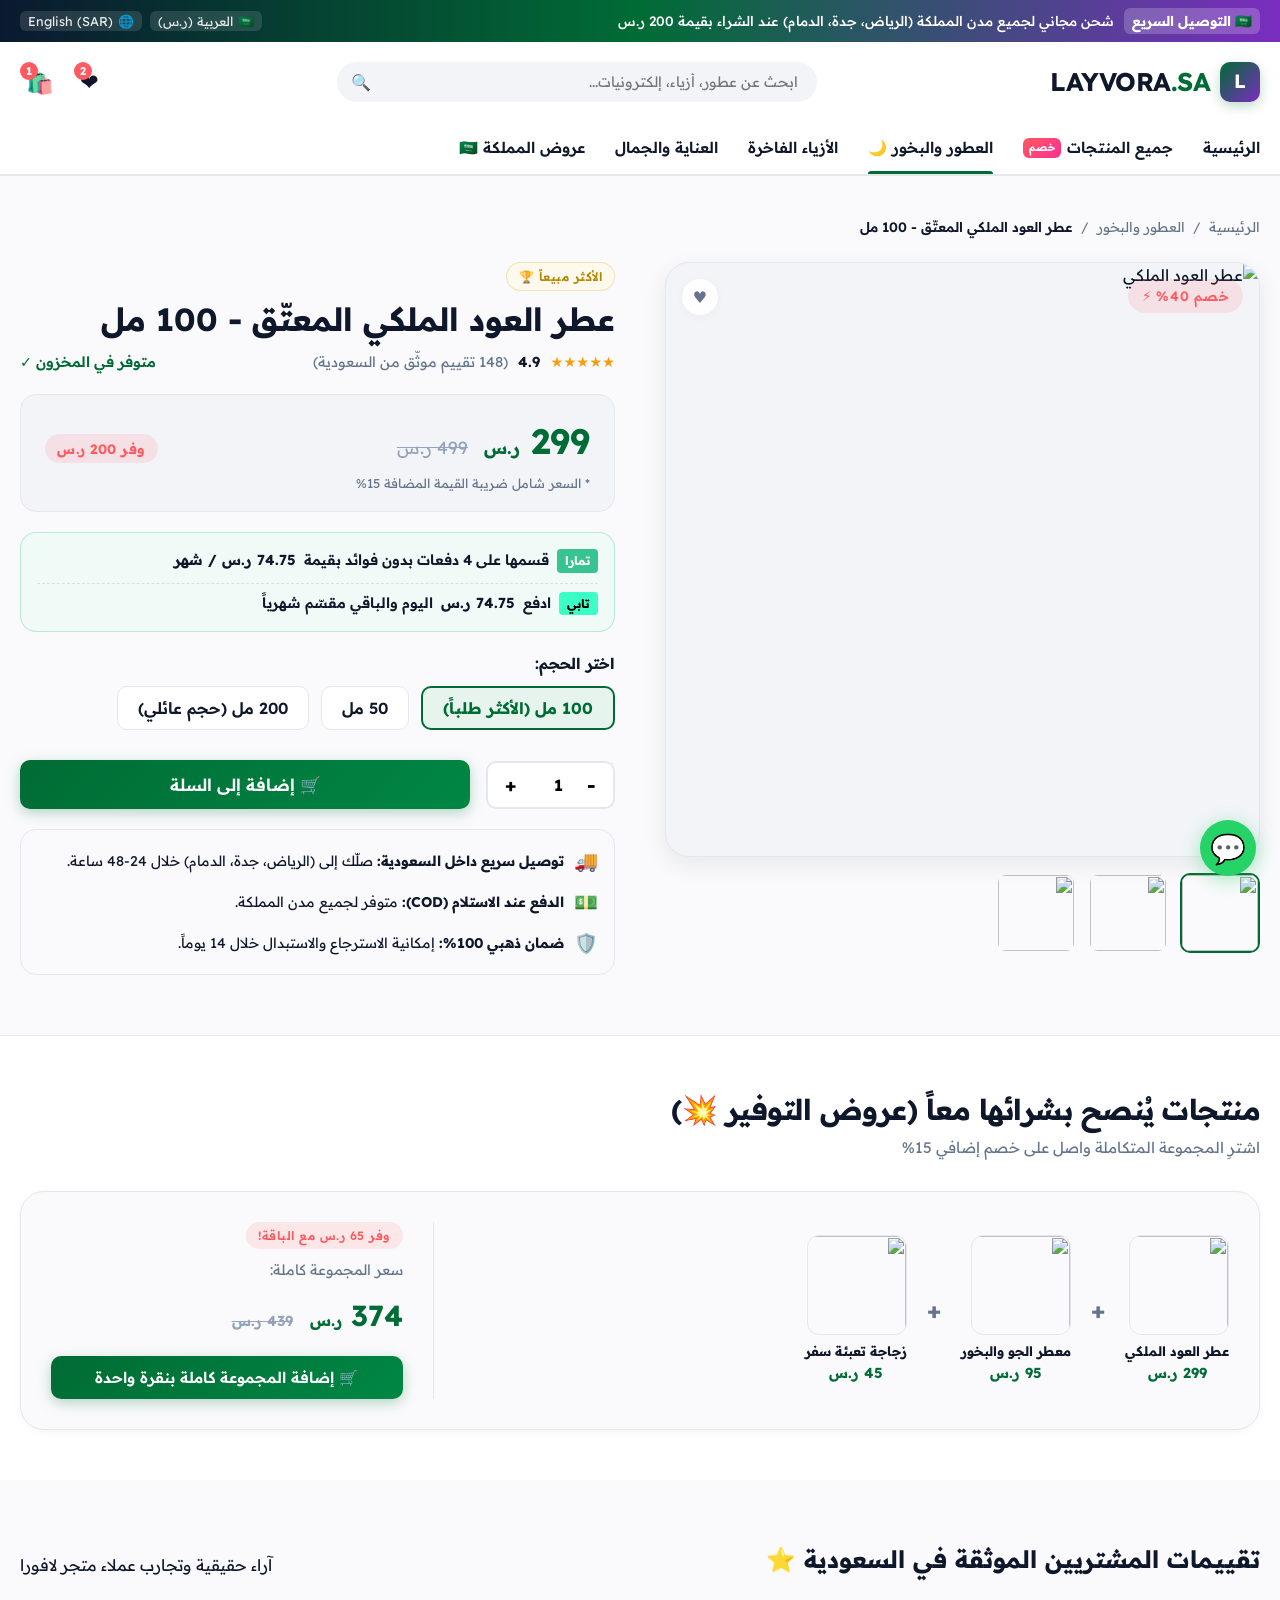
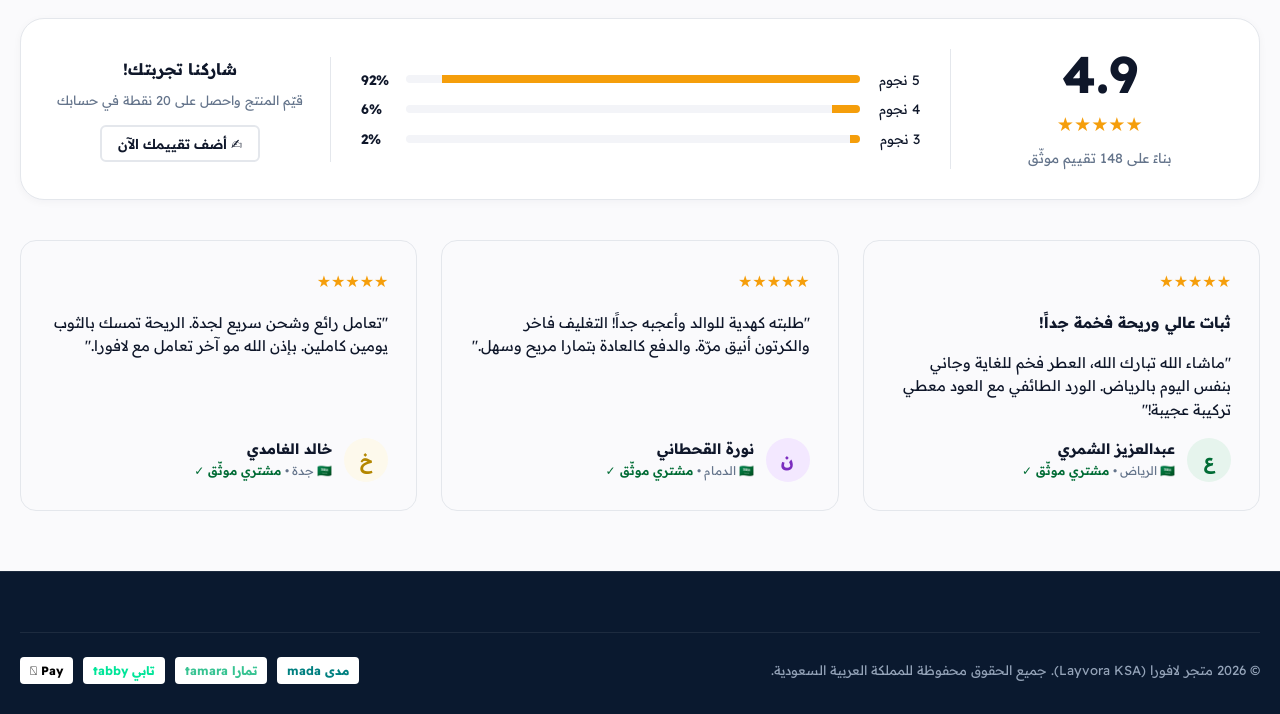
==== commit cdc0f494: "fix: remove duplicate WhatsApp button, add checkout popup to product.html, wire all checkout buttons" ====
--- a/product.html
+++ b/product.html
@@ -391,7 +391,7 @@
           <span>المجموع الكلي:</span>
           <span class="cart-subtotal-val" style="color:var(--color-primary);">0.00 ر.س</span>
         </div>
-        <button class="btn btn-primary" style="width:100%;" onclick="alert('جاري الانتقال للدفع!')">
+        <button class="btn btn-primary" style="width:100%;" onclick="LayvoraTheme.closeCartDrawer(); LayvoraCheckout.open();">
           🔒 إتمام الطلب الآن
         </button>
       </div>
@@ -423,5 +423,124 @@
     if (el && parseInt(el.value || '1') > 1) el.value = parseInt(el.value) - 1;
   }
   </script>
+
+  <!-- Checkout Popup -->
+  <div class="checkout-overlay" id="checkoutOverlay">
+    <div class="checkout-modal" id="checkoutModal">
+      <div class="checkout-header">
+        <div class="checkout-logo">
+          <div class="site-logo-icon" style="width:32px;height:32px;font-size:1rem;">L</div>
+          <span style="font-weight:800;font-size:1.1rem;">LAYVORA<span style="color:var(--color-gold);">.SA</span></span>
+        </div>
+        <div class="checkout-secure-badge">🔒 دفع آمن 100%</div>
+        <button class="checkout-close-btn" id="checkoutCloseBtn">✕</button>
+      </div>
+      <div class="checkout-progress">
+        <div class="checkout-step-item active" id="step-indicator-1"><div class="step-dot">1</div><span>مراجعة الطلب</span></div>
+        <div class="checkout-step-line"></div>
+        <div class="checkout-step-item" id="step-indicator-2"><div class="step-dot">2</div><span>بيانات الشحن</span></div>
+        <div class="checkout-step-line"></div>
+        <div class="checkout-step-item" id="step-indicator-3"><div class="step-dot">3</div><span>طريقة الدفع</span></div>
+        <div class="checkout-step-line"></div>
+        <div class="checkout-step-item" id="step-indicator-4"><div class="step-dot">✓</div><span>تأكيد الطلب</span></div>
+      </div>
+      <!-- Step 1 -->
+      <div class="checkout-step" id="checkout-step-1">
+        <h2 class="checkout-section-title">🛍️ مراجعة طلبك</h2>
+        <div class="checkout-items-list" id="checkoutItemsList"></div>
+        <div class="checkout-totals">
+          <div class="totals-row"><span>المجموع الفرعي</span><span id="co-subtotal">0 ر.س</span></div>
+          <div class="totals-row"><span>الشحن داخل المملكة</span><span id="co-shipping" style="color:var(--color-primary);">مجاني</span></div>
+          <div class="totals-row"><span>ضريبة القيمة المضافة 15%</span><span id="co-vat">0 ر.س</span></div>
+          <div class="totals-row totals-grand"><span>الإجمالي الكلي</span><span id="co-total" style="color:var(--color-primary);font-size:1.3rem;">0 ر.س</span></div>
+        </div>
+        <div class="checkout-trust-row">
+          <span>🔄 إرجاع مجاني 14 يوم</span>
+          <span>🛡️ ضمان الأصالة</span>
+          <span>🚚 توصيل سريع 1-3 أيام</span>
+        </div>
+        <button class="btn btn-primary checkout-next-btn" onclick="LayvoraCheckout.goToStep(2)">التالي — بيانات الشحن ←</button>
+      </div>
+      <!-- Step 2 -->
+      <div class="checkout-step hidden" id="checkout-step-2">
+        <h2 class="checkout-section-title">📦 بيانات التوصيل</h2>
+        <form class="checkout-form" onsubmit="return false;">
+          <div class="form-row">
+            <div class="form-group"><label>الاسم الكامل</label><input type="text" id="co-name" placeholder="محمد عبدالله" required></div>
+            <div class="form-group"><label>رقم الجوال (السعودي)</label><div class="phone-input-wrap"><span class="phone-prefix">🇸🇦 +966</span><input type="tel" id="co-phone" placeholder="5xxxxxxxx" required maxlength="9"></div></div>
+          </div>
+          <div class="form-group"><label>البريد الإلكتروني</label><input type="email" id="co-email" placeholder="example@email.com"></div>
+          <div class="form-row">
+            <div class="form-group"><label>المدينة</label>
+              <select id="co-city" required>
+                <option value="" disabled selected>اختر المدينة</option>
+                <option value="riyadh">الرياض</option><option value="jeddah">جدة</option><option value="dammam">الدمام</option>
+                <option value="makkah">مكة المكرمة</option><option value="madinah">المدينة المنورة</option>
+                <option value="khobar">الخبر</option><option value="abha">أبها</option>
+                <option value="taif">الطائف</option><option value="tabuk">تبوك</option><option value="other">مدينة أخرى</option>
+              </select>
+            </div>
+            <div class="form-group"><label>الحي / المنطقة</label><input type="text" id="co-district" placeholder="حي النزهة" required></div>
+          </div>
+          <div class="form-group"><label>العنوان التفصيلي</label><textarea id="co-address" rows="2" placeholder="شارع الملك فهد، الدور 3" required></textarea></div>
+          <div class="delivery-options">
+            <label class="delivery-option-label">سرعة التوصيل</label>
+            <div class="delivery-option-cards">
+              <label class="delivery-card active"><input type="radio" name="delivery" value="standard" checked><div class="delivery-card-inner"><span class="delivery-icon">🚚</span><div><div class="delivery-name">توصيل عادي (1-3 أيام)</div><div class="delivery-price" style="color:var(--color-primary);">مجاني (فوق 200 ر.س)</div></div></div></label>
+              <label class="delivery-card"><input type="radio" name="delivery" value="express"><div class="delivery-card-inner"><span class="delivery-icon">⚡</span><div><div class="delivery-name">توصيل سريع (24 ساعة)</div><div class="delivery-price">+25 ر.س</div></div></div></label>
+            </div>
+          </div>
+        </form>
+        <div class="checkout-btn-row">
+          <button class="btn btn-outline checkout-back-btn" onclick="LayvoraCheckout.goToStep(1)">← رجوع</button>
+          <button class="btn btn-primary checkout-next-btn" onclick="LayvoraCheckout.validateShipping()">التالي — طريقة الدفع ←</button>
+        </div>
+      </div>
+      <!-- Step 3 -->
+      <div class="checkout-step hidden" id="checkout-step-3">
+        <h2 class="checkout-section-title">💳 طريقة الدفع</h2>
+        <div class="payment-methods-grid" id="paymentMethodsGrid">
+          <label class="payment-method-card active" data-method="mada"><input type="radio" name="payment" value="mada" checked><div class="payment-card-inner"><div class="payment-method-logo mada-logo">مدى</div><div><div class="payment-method-name">بطاقة مدى</div><div class="payment-method-desc">البطاقة المصرفية السعودية</div></div></div></label>
+          <label class="payment-method-card" data-method="apple-pay"><input type="radio" name="payment" value="apple-pay"><div class="payment-card-inner"><div class="payment-method-logo apple-logo"> Pay</div><div><div class="payment-method-name">Apple Pay</div><div class="payment-method-desc">دفع سريع وآمن</div></div></div></label>
+          <label class="payment-method-card" data-method="tamara"><input type="radio" name="payment" value="tamara"><div class="payment-card-inner"><div class="payment-method-logo tamara-logo">تمارا</div><div><div class="payment-method-name">تقسيط تمارا (4 دفعات)</div><div class="payment-method-desc tamara-installment" id="tamaraInstallmentText">0 ر.س / كل دفعة</div></div></div></label>
+          <label class="payment-method-card" data-method="tabby"><input type="radio" name="payment" value="tabby"><div class="payment-card-inner"><div class="payment-method-logo tabby-logo">tabby</div><div><div class="payment-method-name">تقسيط تابي (4 دفعات)</div><div class="payment-method-desc tabby-installment" id="tabbyInstallmentText">0 ر.س / كل دفعة</div></div></div></label>
+          <label class="payment-method-card" data-method="visa"><input type="radio" name="payment" value="visa"><div class="payment-card-inner"><div class="payment-method-logo visa-logo">VISA</div><div><div class="payment-method-name">فيزا / ماستركارد</div><div class="payment-method-desc">دفع ببطاقتك الائتمانية</div></div></div></label>
+          <label class="payment-method-card" data-method="cod"><input type="radio" name="payment" value="cod"><div class="payment-card-inner"><div class="payment-method-logo cod-logo">💵</div><div><div class="payment-method-name">الدفع عند الاستلام</div><div class="payment-method-desc">ادفع نقداً عند وصول الطلب</div></div></div></label>
+        </div>
+        <div class="card-fields" id="cardFields">
+          <div class="form-group"><label>رقم البطاقة</label><input type="text" id="co-card-num" placeholder="•••• •••• •••• ••••" maxlength="19"></div>
+          <div class="form-row"><div class="form-group"><label>تاريخ الانتهاء</label><input type="text" id="co-card-exp" placeholder="MM/YY" maxlength="5"></div><div class="form-group"><label>CVV</label><input type="text" id="co-card-cvv" placeholder="•••" maxlength="4"></div></div>
+          <div class="form-group"><label>اسم حامل البطاقة</label><input type="text" id="co-card-name" placeholder="MOHAMMED ABDULLAH"></div>
+        </div>
+        <div class="payment-summary-mini"><div class="totals-row"><span>الإجمالي المطلوب دفعه</span><span id="co-total-payment" style="color:var(--color-primary);font-weight:800;font-size:1.2rem;">0 ر.س</span></div></div>
+        <div class="checkout-btn-row">
+          <button class="btn btn-outline checkout-back-btn" onclick="LayvoraCheckout.goToStep(2)">← رجوع</button>
+          <button class="btn btn-primary checkout-next-btn" id="placeOrderBtn" onclick="LayvoraCheckout.placeOrder()">🔒 تأكيد وإتمام الطلب</button>
+        </div>
+        <div class="checkout-security-row"><span>🔒 SSL</span><span>🛡️ PCI DSS</span><span>✅ 3D Secure</span><span>🇸🇦 SAMA</span></div>
+      </div>
+      <!-- Step 4 -->
+      <div class="checkout-step hidden" id="checkout-step-4">
+        <div class="order-success-anim"><div class="success-circle"><svg viewBox="0 0 80 80" fill="none"><circle cx="40" cy="40" r="38" stroke="var(--color-primary)" stroke-width="3" class="success-ring"/><path d="M20 40 L34 54 L60 26" stroke="var(--color-primary)" stroke-width="4" stroke-linecap="round" stroke-linejoin="round" class="success-check"/></svg></div></div>
+        <h2 class="checkout-section-title" style="text-align:center;margin-top:16px;">🎉 تم تأكيد طلبك بنجاح!</h2>
+        <div class="order-confirmation-card">
+          <div class="order-number-row"><span>رقم الطلب</span><span id="orderNumberDisplay" style="font-weight:800;color:var(--color-primary);">#LV-000000</span></div>
+          <div class="order-number-row"><span>طريقة الدفع</span><span id="confirmPaymentMethod">—</span></div>
+          <div class="order-number-row"><span>المبلغ الإجمالي</span><span id="confirmTotalPaid" style="font-weight:800;">—</span></div>
+          <div class="order-number-row"><span>التوصيل المتوقع</span><span id="confirmDeliveryDate" style="color:var(--color-primary);">—</span></div>
+        </div>
+        <p class="confirm-message">سيتم إرسال تأكيد الطلب عبر الرسائل النصية والبريد الإلكتروني.</p>
+        <div class="confirm-actions">
+          <button class="btn btn-primary" onclick="LayvoraCheckout.close()" style="flex:1;">🏠 العودة للمتجر</button>
+          <a href="https://wa.me/966500000000" target="_blank" class="btn btn-outline" style="flex:1;text-align:center;">💬 تواصل معنا</a>
+        </div>
+      </div>
+    </div>
+  </div>
+
+  <!-- Floating WhatsApp -->
+  <a href="https://wa.me/966500000000" target="_blank" class="whatsapp-float-btn" title="تواصل عبر واتساب">💬</a>
+
+  <script src="assets/checkout.js"></script>
 </body>
 </html>
--- a/assets/theme.css
+++ b/assets/theme.css
@@ -1649,3 +1649,547 @@
   transform: translateY(-6px);
 }
 
+
+/* ============================================================ */
+/* CHECKOUT POPUP SYSTEM                                         */
+/* ============================================================ */
+
+/* Overlay */
+.checkout-overlay {
+  position: fixed;
+  inset: 0;
+  background: rgba(10, 15, 30, 0.72);
+  backdrop-filter: blur(6px);
+  -webkit-backdrop-filter: blur(6px);
+  z-index: 9999;
+  display: flex;
+  align-items: center;
+  justify-content: center;
+  opacity: 0;
+  pointer-events: none;
+  transition: opacity var(--transition-normal);
+  padding: 16px;
+}
+.checkout-overlay.active {
+  opacity: 1;
+  pointer-events: all;
+}
+
+/* Modal */
+.checkout-modal {
+  background: var(--color-bg-surface);
+  border-radius: var(--radius-lg);
+  width: 100%;
+  max-width: 620px;
+  max-height: 92vh;
+  overflow-y: auto;
+  box-shadow: 0 32px 80px rgba(0,0,0,0.3);
+  transform: translateY(32px) scale(0.97);
+  transition: transform var(--transition-bounce), opacity var(--transition-normal);
+  scrollbar-width: thin;
+  scrollbar-color: var(--color-border) transparent;
+}
+.checkout-overlay.active .checkout-modal {
+  transform: translateY(0) scale(1);
+}
+.checkout-modal::-webkit-scrollbar { width: 4px; }
+.checkout-modal::-webkit-scrollbar-track { background: transparent; }
+.checkout-modal::-webkit-scrollbar-thumb { background: var(--color-border); border-radius: 4px; }
+
+/* Modal Header */
+.checkout-header {
+  display: flex;
+  align-items: center;
+  justify-content: space-between;
+  padding: 18px 24px;
+  border-bottom: 1px solid var(--color-border);
+  position: sticky;
+  top: 0;
+  background: var(--color-bg-surface);
+  z-index: 10;
+  border-radius: var(--radius-lg) var(--radius-lg) 0 0;
+}
+.checkout-logo {
+  display: flex;
+  align-items: center;
+  gap: 10px;
+}
+.checkout-secure-badge {
+  font-size: 0.8rem;
+  font-weight: 600;
+  color: var(--color-primary);
+  background: var(--color-primary-light);
+  padding: 4px 12px;
+  border-radius: var(--radius-full);
+}
+.checkout-close-btn {
+  width: 34px;
+  height: 34px;
+  border-radius: var(--radius-full);
+  background: var(--color-bg-secondary);
+  border: none;
+  cursor: pointer;
+  font-size: 1rem;
+  color: var(--color-text-muted);
+  display: flex;
+  align-items: center;
+  justify-content: center;
+  transition: all var(--transition-fast);
+}
+.checkout-close-btn:hover {
+  background: var(--color-coral);
+  color: #fff;
+}
+
+/* Progress Steps */
+.checkout-progress {
+  display: flex;
+  align-items: center;
+  padding: 16px 24px;
+  background: var(--color-bg-secondary);
+  gap: 0;
+}
+.checkout-step-item {
+  display: flex;
+  flex-direction: column;
+  align-items: center;
+  gap: 4px;
+  flex: 1;
+  font-size: 0.7rem;
+  color: var(--color-text-muted);
+  font-weight: 600;
+  transition: color var(--transition-normal);
+}
+.checkout-step-item.active {
+  color: var(--color-primary);
+}
+.checkout-step-item.completed {
+  color: var(--color-primary);
+}
+.step-dot {
+  width: 28px;
+  height: 28px;
+  border-radius: var(--radius-full);
+  background: var(--color-border);
+  color: var(--color-text-muted);
+  display: flex;
+  align-items: center;
+  justify-content: center;
+  font-size: 0.75rem;
+  font-weight: 700;
+  transition: all var(--transition-normal);
+}
+.checkout-step-item.active .step-dot {
+  background: var(--color-primary);
+  color: #fff;
+  box-shadow: 0 0 0 4px var(--color-primary-light);
+}
+.checkout-step-item.completed .step-dot {
+  background: var(--color-primary);
+  color: #fff;
+}
+.checkout-step-line {
+  flex: 1;
+  height: 2px;
+  background: var(--color-border);
+  margin-bottom: 20px;
+  transition: background var(--transition-normal);
+}
+.checkout-step-line.done {
+  background: var(--color-primary);
+}
+
+/* Step panels */
+.checkout-step {
+  padding: 24px;
+  animation: stepFadeIn 0.3s ease;
+}
+.checkout-step.hidden {
+  display: none;
+}
+@keyframes stepFadeIn {
+  from { opacity: 0; transform: translateX(20px); }
+  to   { opacity: 1; transform: translateX(0); }
+}
+
+/* Section Title */
+.checkout-section-title {
+  font-size: 1.2rem;
+  font-weight: 800;
+  color: var(--color-text-main);
+  margin-bottom: 18px;
+}
+
+/* ── Step 1: Order Items ── */
+.checkout-items-list {
+  display: flex;
+  flex-direction: column;
+  gap: 12px;
+  margin-bottom: 20px;
+}
+.co-item {
+  display: flex;
+  align-items: center;
+  gap: 14px;
+  padding: 12px;
+  background: var(--color-bg-secondary);
+  border-radius: var(--radius-sm);
+}
+.co-item-img {
+  width: 64px;
+  height: 64px;
+  object-fit: cover;
+  border-radius: var(--radius-xs);
+  flex-shrink: 0;
+}
+.co-item-info {
+  flex: 1;
+  min-width: 0;
+}
+.co-item-title {
+  font-weight: 700;
+  font-size: 0.9rem;
+  margin-bottom: 4px;
+  white-space: nowrap;
+  overflow: hidden;
+  text-overflow: ellipsis;
+}
+.co-item-qty {
+  font-size: 0.8rem;
+  color: var(--color-text-muted);
+}
+.co-item-price {
+  font-weight: 800;
+  color: var(--color-primary);
+  white-space: nowrap;
+}
+
+/* Totals */
+.checkout-totals {
+  background: var(--color-bg-secondary);
+  border-radius: var(--radius-sm);
+  padding: 16px;
+  margin-bottom: 16px;
+}
+.totals-row {
+  display: flex;
+  justify-content: space-between;
+  align-items: center;
+  padding: 7px 0;
+  font-size: 0.9rem;
+  border-bottom: 1px solid var(--color-border);
+}
+.totals-row:last-child { border-bottom: none; }
+.totals-grand {
+  font-weight: 800;
+  font-size: 1rem;
+  padding-top: 12px;
+  margin-top: 4px;
+}
+
+/* Trust row */
+.checkout-trust-row {
+  display: flex;
+  gap: 12px;
+  flex-wrap: wrap;
+  margin-bottom: 20px;
+  font-size: 0.78rem;
+  color: var(--color-text-muted);
+  font-weight: 500;
+}
+.checkout-trust-row span {
+  display: flex;
+  align-items: center;
+  gap: 4px;
+}
+
+/* Next/Back button row */
+.checkout-next-btn {
+  width: 100%;
+  padding: 14px;
+  font-size: 1rem;
+}
+.checkout-btn-row {
+  display: flex;
+  gap: 12px;
+  margin-top: 20px;
+}
+.checkout-back-btn {
+  flex: 0 0 auto;
+  padding: 13px 20px;
+}
+.checkout-btn-row .checkout-next-btn {
+  flex: 1;
+}
+
+/* ── Step 2: Shipping Form ── */
+.checkout-form { display: flex; flex-direction: column; gap: 14px; }
+.form-row { display: grid; grid-template-columns: 1fr 1fr; gap: 14px; }
+.form-group {
+  display: flex;
+  flex-direction: column;
+  gap: 6px;
+}
+.form-group label {
+  font-size: 0.82rem;
+  font-weight: 600;
+  color: var(--color-text-muted);
+}
+.form-group input,
+.form-group select,
+.form-group textarea {
+  width: 100%;
+  padding: 11px 14px;
+  border: 1.5px solid var(--color-border);
+  border-radius: var(--radius-sm);
+  background: var(--color-bg-surface);
+  color: var(--color-text-main);
+  font-family: var(--font-family);
+  font-size: 0.9rem;
+  transition: border-color var(--transition-fast), box-shadow var(--transition-fast);
+  box-sizing: border-box;
+}
+.form-group input:focus,
+.form-group select:focus,
+.form-group textarea:focus {
+  outline: none;
+  border-color: var(--color-primary);
+  box-shadow: 0 0 0 3px var(--color-primary-light);
+}
+.form-group textarea { resize: vertical; min-height: 72px; }
+
+/* Phone input */
+.phone-input-wrap {
+  display: flex;
+  align-items: center;
+  border: 1.5px solid var(--color-border);
+  border-radius: var(--radius-sm);
+  overflow: hidden;
+  transition: border-color var(--transition-fast), box-shadow var(--transition-fast);
+}
+.phone-input-wrap:focus-within {
+  border-color: var(--color-primary);
+  box-shadow: 0 0 0 3px var(--color-primary-light);
+}
+.phone-prefix {
+  padding: 11px 12px;
+  background: var(--color-bg-secondary);
+  font-size: 0.85rem;
+  font-weight: 600;
+  color: var(--color-text-muted);
+  border-inline-end: 1px solid var(--color-border);
+  white-space: nowrap;
+}
+.phone-input-wrap input {
+  border: none !important;
+  box-shadow: none !important;
+  border-radius: 0 !important;
+  flex: 1;
+}
+
+/* Delivery cards */
+.delivery-options { margin-top: 6px; }
+.delivery-option-label {
+  display: block;
+  font-size: 0.82rem;
+  font-weight: 600;
+  color: var(--color-text-muted);
+  margin-bottom: 10px;
+}
+.delivery-option-cards {
+  display: grid;
+  grid-template-columns: 1fr 1fr;
+  gap: 12px;
+}
+.delivery-card {
+  display: block;
+  cursor: pointer;
+  border: 2px solid var(--color-border);
+  border-radius: var(--radius-sm);
+  padding: 12px;
+  transition: all var(--transition-fast);
+}
+.delivery-card input[type="radio"] { display: none; }
+.delivery-card:hover { border-color: var(--color-primary); }
+.delivery-card.active {
+  border-color: var(--color-primary);
+  background: var(--color-primary-light);
+}
+.delivery-card-inner {
+  display: flex;
+  align-items: center;
+  gap: 10px;
+}
+.delivery-icon { font-size: 1.4rem; }
+.delivery-name { font-size: 0.82rem; font-weight: 600; }
+.delivery-price { font-size: 0.78rem; color: var(--color-text-muted); margin-top: 2px; }
+
+/* ── Step 3: Payment ── */
+.payment-methods-grid {
+  display: grid;
+  grid-template-columns: 1fr 1fr;
+  gap: 10px;
+  margin-bottom: 20px;
+}
+.payment-method-card {
+  display: block;
+  cursor: pointer;
+  border: 2px solid var(--color-border);
+  border-radius: var(--radius-sm);
+  padding: 12px;
+  transition: all var(--transition-fast);
+}
+.payment-method-card input[type="radio"] { display: none; }
+.payment-method-card:hover { border-color: var(--color-primary); transform: translateY(-1px); }
+.payment-method-card.active {
+  border-color: var(--color-primary);
+  background: var(--color-primary-light);
+  box-shadow: 0 4px 14px rgba(0,108,53,0.15);
+}
+.payment-card-inner {
+  display: flex;
+  align-items: center;
+  gap: 10px;
+}
+.payment-method-logo {
+  width: 44px;
+  height: 30px;
+  border-radius: 6px;
+  display: flex;
+  align-items: center;
+  justify-content: center;
+  font-size: 0.7rem;
+  font-weight: 900;
+  flex-shrink: 0;
+}
+.mada-logo   { background: #004B93; color: #fff; }
+.apple-logo  { background: #000; color: #fff; font-size: 0.85rem; }
+.tamara-logo { background: #37C392; color: #fff; }
+.tabby-logo  { background: #3D3D3D; color: #fff; font-style: italic; }
+.visa-logo   { background: #1A1F71; color: #fff; letter-spacing: 1px; }
+.cod-logo    { background: var(--color-bg-secondary); font-size: 1rem; }
+
+.payment-method-name { font-size: 0.82rem; font-weight: 700; }
+.payment-method-desc { font-size: 0.72rem; color: var(--color-text-muted); margin-top: 2px; }
+.tamara-installment  { color: #37C392 !important; font-weight: 600; }
+.tabby-installment   { color: var(--color-accent) !important; font-weight: 600; }
+
+/* Card fields */
+.card-fields {
+  background: var(--color-bg-secondary);
+  border-radius: var(--radius-sm);
+  padding: 16px;
+  margin-bottom: 16px;
+  display: flex;
+  flex-direction: column;
+  gap: 12px;
+  animation: stepFadeIn 0.3s ease;
+}
+.card-fields.hidden { display: none; }
+
+/* Payment summary mini */
+.payment-summary-mini {
+  background: linear-gradient(135deg, var(--color-primary-light) 0%, #fff 100%);
+  border: 1.5px solid var(--color-primary);
+  border-radius: var(--radius-sm);
+  padding: 14px 16px;
+  margin-bottom: 16px;
+}
+
+/* Security row */
+.checkout-security-row {
+  display: flex;
+  justify-content: center;
+  gap: 16px;
+  margin-top: 14px;
+  font-size: 0.75rem;
+  color: var(--color-text-muted);
+  font-weight: 600;
+}
+
+/* ── Step 4: Success ── */
+.order-success-anim {
+  display: flex;
+  justify-content: center;
+  padding: 20px 0 0;
+}
+.success-circle {
+  width: 100px;
+  height: 100px;
+  animation: successPop 0.6s var(--transition-bounce) forwards;
+}
+@keyframes successPop {
+  0%   { transform: scale(0); opacity: 0; }
+  100% { transform: scale(1); opacity: 1; }
+}
+.success-ring {
+  stroke-dasharray: 239;
+  stroke-dashoffset: 239;
+  animation: drawRing 0.7s ease 0.2s forwards;
+}
+@keyframes drawRing {
+  to { stroke-dashoffset: 0; }
+}
+.success-check {
+  stroke-dasharray: 60;
+  stroke-dashoffset: 60;
+  animation: drawCheck 0.5s ease 0.7s forwards;
+}
+@keyframes drawCheck {
+  to { stroke-dashoffset: 0; }
+}
+
+.order-confirmation-card {
+  background: var(--color-bg-secondary);
+  border-radius: var(--radius-sm);
+  padding: 16px;
+  margin: 16px 0;
+}
+.order-number-row {
+  display: flex;
+  justify-content: space-between;
+  align-items: center;
+  padding: 8px 0;
+  font-size: 0.9rem;
+  border-bottom: 1px solid var(--color-border);
+}
+.order-number-row:last-child { border-bottom: none; }
+.confirm-message {
+  font-size: 0.88rem;
+  color: var(--color-text-muted);
+  line-height: 1.7;
+  text-align: center;
+  margin-bottom: 20px;
+}
+.confirm-actions {
+  display: flex;
+  gap: 12px;
+}
+
+/* ── Responsive ── */
+@media (max-width: 600px) {
+  .checkout-modal { max-height: 100vh; border-radius: var(--radius-md) var(--radius-md) 0 0; }
+  .checkout-overlay { align-items: flex-end; padding: 0; }
+  .payment-methods-grid { grid-template-columns: 1fr; }
+  .form-row { grid-template-columns: 1fr; }
+  .delivery-option-cards { grid-template-columns: 1fr; }
+  .checkout-step-item span { display: none; }
+  .confirm-actions { flex-direction: column; }
+}
+
+/* Checkout loading spinner */
+.spinner {
+  display: inline-block;
+  width: 16px;
+  height: 16px;
+  border: 2px solid rgba(255,255,255,0.4);
+  border-top-color: #fff;
+  border-radius: 50%;
+  animation: spin 0.7s linear infinite;
+  vertical-align: middle;
+  margin-inline-end: 6px;
+}
+@keyframes spin {
+  to { transform: rotate(360deg); }
+}
+
